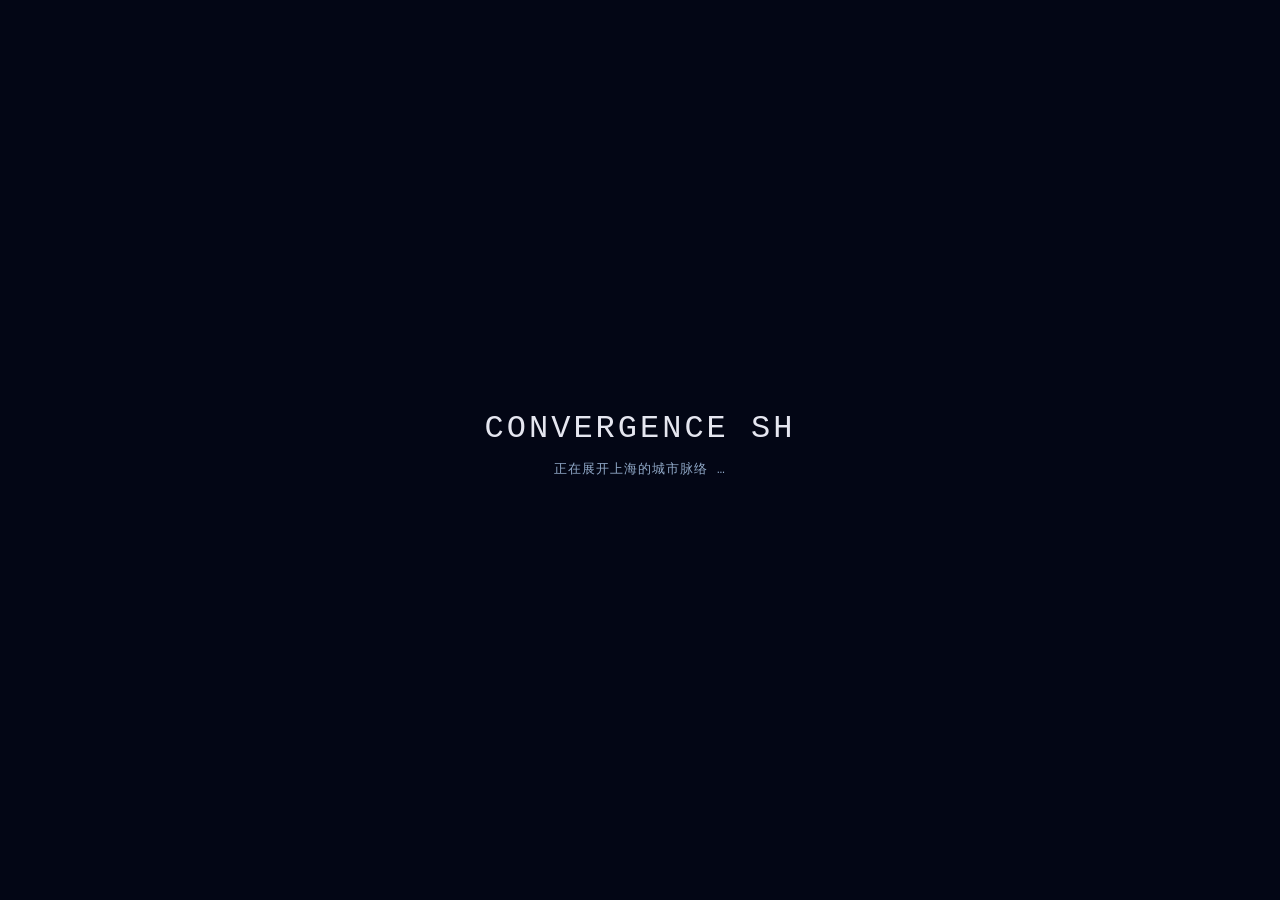
==== index.html @ 69461797 "Publish Shanghai 2050 website files" ====
<!doctype html>
<html lang="zh-CN">
<head>
  <meta charset="utf-8"><meta name="viewport" content="width=device-width,initial-scale=1">
  <meta name="theme-color" content="#030615"><title>CONVERGENCE SH · 潮 / 脉 / 讯 · 上海2050</title>
  <meta name="description" content="上海2050：潮 TIDE、脉 PULSE、讯 SIGNAL，探索自然节律、城市人文与信息传播。">
  <link rel="icon" type="image/svg+xml" href="data:image/svg+xml,%3Csvg xmlns='http://www.w3.org/2000/svg' viewBox='0 0 32 32'%3E%3Crect width='32' height='32' fill='%23030615'/%3E%3Cpath d='M4 23L11 9L16 20L23 5L28 23' fill='none' stroke='%235de6ff' stroke-width='2'/%3E%3C/svg%3E">
  <link rel="stylesheet" href="./style.css">
  <script type="importmap">{"imports":{"three":"./vendor/three.module.js"}}</script>
</head>
<body data-mode="culture">
  <main id="experience" aria-label="上海2050交互三维城市">
    <canvas id="world" tabindex="0" aria-label="三维城市：拖动旋转，滚轮缩放，方向键移动视角，数字1、2、3切换潮脉讯"></canvas>
    <div class="vignette" aria-hidden="true"></div><div class="scanlines" aria-hidden="true"></div>
    <header><div class="identity"><span class="glass wordmark">CONVERGENCE</span><span class="city-mark">SH</span><span class="edition">SHANGHAI<br><b>2050</b></span></div><button id="about-button" class="glass about">ABOUT</button></header>
    <nav class="layers" aria-label="场景切换"><div class="rail"><i id="rail-thumb"></i></div>
      <button class="glass layer" data-layer="nature" aria-pressed="false"><span>TIDE</span><small>潮</small></button>
      <button class="glass layer selected" data-layer="culture" aria-pressed="true"><span>PULSE</span><small>脉</small></button>
      <button class="glass layer" data-layer="cloud" aria-pressed="false"><span>SIGNAL</span><small>讯</small></button>
    </nav>
    <div id="landmarks" aria-label="上海地标"></div>
    <aside id="data-panel" class="data-panel"><section><h2 class="glass" id="stat-heading">DEMOGRAPHICS DATA</h2><p id="stat-copy">SHANGHAI 2050<br>文化与社区 · 艺术情景<br><strong>人与城市，在流动中连接</strong></p></section><section class="headlines"><h2 class="glass"><span id="news-date">2050</span> / <span id="news-title">FUTURE SIGNALS</span></h2><div class="word-window"><div id="words"></div></div></section></aside>
    <div class="status"><span class="status-line"></span><span id="scenario-status">2050 情景 · 模拟</span><span class="sep">/</span><time id="clock">18:00:00</time></div>
    <section class="chart-area" aria-label="城市情景数据"><div class="chart" id="chart-a"><div class="chart-title"><button id="metric-a" aria-label="切换左侧数据类型">SOCIAL</button><span id="summary-a">活动强度 · 模拟</span></div><canvas id="bars-a" aria-label="一天中的模拟活动强度"></canvas><div class="ticks"><span>00</span><span>12</span><span>24</span></div></div><div class="chart" id="chart-b"><div class="chart-title"><button id="metric-b" aria-label="切换右侧数据类型">METRO</button><span id="summary-b">出行节奏 · 模拟</span></div><canvas id="bars-b" aria-label="一天中的模拟出行强度"></canvas><div class="ticks"><span>00</span><span>12</span><span>24</span></div></div></section>
    <footer><div class="instructions">拖动旋转 <span>·</span> <span id="zoom-hint">滚轮缩放 / 切换场景</span> <span>·</span> 1 / 2 / 3 切换</div><div class="transport"><button id="play" aria-label="暂停时间" title="暂停时间">Ⅱ</button><input id="timeline" type="range" min="0" max="1439" step="1" value="1080" aria-label="2050情景的一天，分钟"><button id="reset" title="重置视角">RESET</button><button id="sound" aria-pressed="false" title="开启生成环境声">SOUND OFF</button><button id="fullscreen" title="全屏">⛶</button></div></footer>
    <div id="loading" role="status"><span>CONVERGENCE SH</span><p>正在展开上海的城市脉络<span class="loading-dots"> …</span></p></div>
    <div id="error" hidden role="alert"><h2>三维画面暂时无法打开</h2><p>请使用支持 WebGL 的浏览器，或开启浏览器图形加速后重试。</p><button onclick="location.reload()">重新加载</button></div>
  </main>
  <dialog id="about-dialog"><button class="dialog-close" aria-label="关闭说明">CLOSE ×</button><p class="eyebrow">CONVERGENCE SH / SHANGHAI 2050</p><h1>上海，在流动中显影。</h1><p>一座城市同时活在三种节奏里：环境的涨落，人的往返，信息的传播。作品以2050为艺术愿景，让上海的自然、人文与数字生活在同一个空间中相遇。</p><div class="about-grid"><div><h2>三层画面</h2><p><b>潮 TIDE</b>　起伏线场描绘自然水汽系统，轮廓线表达相对水位，亮蓝区域表达水域与湿润程度。<br><b>脉 PULSE</b>　建筑、街区和蓝橙光点承载上海的文化、社区与活动，黄浦江光带穿过两岸。<br><b>讯 SIGNAL</b>　城市逐渐解体为抽象粒子与连接线，表现信息的汇聚、关联和传播。</p></div><div><h2>探索方式</h2><p>拖动旋转，滚轮缩放，右键拖动平移。点击左侧按钮或按 1 / 2 / 3 切换三层。底部可暂停、选择一天中的时刻、复位、开启声音及全屏。</p><p>图表标题可切换数据主题。点击“脉”层的地标查看说明。触屏支持单指旋转及双指缩放。</p></div></div><section class="interaction-setting" aria-labelledby="interaction-heading"><h2 id="interaction-heading">交互设置</h2><label><input id="zoom-layers" type="checkbox" checked aria-describedby="zoom-description"><span>滚轮缩放联动场景</span></label><p id="zoom-description">拉远 潮 TIDE → 中间 脉 PULSE → 拉近 讯 SIGNAL。<br>关闭后只缩放当前层；按钮与数字键始终可切换。</p></section><p class="credit">道路、水系与部分建筑轮廓来自 OpenStreetMap。地标及补充建筑为艺术化近似。环境、人文与信息强度采用合成情景，尚未接入实时 API 或经验证的2050预测模型。数据来源及视觉映射见下方说明。</p><p class="credit">视觉与交互研究参考 <a href="https://convergencela.com/" target="_blank" rel="noopener">ConvergenceLA</a>，原作由 Susan Narduli / Narduli Studio 与 Refik Anadol 创作。本作品为上海主题的独立实现。</p><p class="credit"><a href="./data-notes.html" target="_blank" rel="noopener">数据与艺术映射 ↗</a>　/　<a href="https://www.openstreetmap.org/copyright" target="_blank" rel="noopener">© OpenStreetMap contributors · ODbL</a></p></dialog>
  <dialog id="place-dialog"><button class="dialog-close" aria-label="关闭地标">CLOSE ×</button><p class="eyebrow" id="place-coord"></p><h1 id="place-name"></h1><p id="place-description"></p><p class="credit">现有地标 · 形体艺术化表达</p></dialog>
  <script type="module" src="./app.js"></script>
</body></html>
---- style.css ----
@font-face{font-family:Interface;src:local('Bahnschrift');font-display:swap}*{box-sizing:border-box}html,body{margin:0;width:100%;height:100%;overflow:hidden;background:#030615;color:#e5e6f0;font-family:Consolas,'Courier New','Microsoft YaHei',monospace;font-size:16px}button,a,input{-webkit-tap-highlight-color:transparent}button{font:inherit;color:inherit;cursor:pointer;border:0;background:none}button:focus-visible,a:focus-visible,input:focus-visible{outline:1px solid #a4e8ff;outline-offset:7px}button:hover{color:#fff;text-shadow:0 0 10px #8de4ff}#experience{position:relative;height:100dvh;min-height:380px;isolation:isolate}#world{position:absolute;inset:0;width:100%;height:100%;touch-action:none;outline:none}.vignette,.scanlines{pointer-events:none;position:absolute;inset:0}.vignette{background:radial-gradient(ellipse at 53% 54%,transparent 22%,#02041335 72%,#020412c0);z-index:2}.scanlines{background:repeating-linear-gradient(0deg,transparent 0px,transparent 2px,#05081a48 3px);opacity:.44;z-index:5}header{position:absolute;z-index:6;top:25px;left:27px;right:27px;display:flex;justify-content:space-between;align-items:flex-start;pointer-events:none}.identity{display:flex;gap:16px;align-items:center;pointer-events:auto}.wordmark{font-family:Interface,'Arial Narrow',sans-serif;font-stretch:condensed;font-size:clamp(24px,2.65vw,49px);font-weight:300;letter-spacing:-1.1px;line-height:1.18;padding:7px 10px 9px!important}.city-mark{font-family:Interface,'Arial Narrow',sans-serif;font-size:clamp(44px,4.4vw,79px);font-weight:300;line-height:1}.edition{font-size:12px;line-height:1.7;letter-spacing:2px;color:#899ab9;border-left:1px solid #899ab944;padding-left:15px}.edition b{font-weight:400;color:#c8d9ed;letter-spacing:5px}.glass{position:relative;background:linear-gradient(90deg,#777c963a 0,#50567113 55%,#55597528 92%,#acafba0b 92%,#7e829c36 96%,#3239502b 96%);border-bottom:1px solid #bbc6e75c;text-align:center;padding:7px 18px;font-weight:400;box-shadow:inset 23px 0 #9097ac0b}.glass:before,.glass:after{content:'';position:absolute;width:2px;height:2px;background:#e0ebff;bottom:-1px}.glass:before{left:0}.glass:after{right:0}.about{width:174px;font-size:20px;pointer-events:auto;line-height:1.2}.about:before{top:0}.layers{position:absolute;left:4.3%;top:23%;bottom:17%;width:190px;z-index:6;display:flex;flex-direction:column;justify-content:space-between}.layer{font-size:17px;min-height:36px;display:flex;align-items:center;justify-content:center;gap:12px;text-align:center;padding:7px 12px;transition:background .35s}.layer:before{top:0;left:0}.layer span:before{content:'';position:absolute;left:13px;top:0;width:25px;height:3px;background:#e3eeff}.layer small{font-family:'Microsoft YaHei',sans-serif;font-size:12px;color:#cad8ee;opacity:0;max-width:0;overflow:hidden;white-space:nowrap;transition:all .4s}.layer:hover small,.layer.selected small{opacity:.72;max-width:55px}.layer.selected{background-color:#c1d9ff16}.rail{position:absolute;left:-30px;top:0;bottom:-45px;width:2px;background:linear-gradient(0deg,#d9e5ff55,#819abb0a,#d9e5ff44)}.rail:before,.rail:after{content:'';position:absolute;left:0;width:2px;height:5px;background:white}.rail:after{bottom:0}#rail-thumb{position:absolute;width:3px;height:52px;background:#f5f8ff;left:-1px;top:45%;box-shadow:0 0 9px #aac9ff4d;transition:top 1.4s}.data-panel{position:absolute;z-index:4;right:2.5%;width:270px;top:23%;text-align:center;transition:opacity .7s,transform .7s;pointer-events:none}.data-panel h2{margin:0;font-size:16px;line-height:1.45}.data-panel h2:before{width:27px;height:3px;top:0;left:14px}.data-panel p{font-size:13px;line-height:2.2;margin:27px 3px 0;color:#cdd1e0;text-shadow:0 0 8px #738aaa}.data-panel strong{font-weight:400;color:#f2f5ff}.headlines{margin-top:62px}.word-window{height:172px;margin-top:32px;overflow:hidden;mask-image:linear-gradient(transparent,#000 18%,#000 60%,transparent)}#words{font-size:16px;line-height:2.15;color:#dadced;letter-spacing:.5px;transform:translateY(0)}#words div{height:34px}.status{position:absolute;left:29px;bottom:24px;display:flex;align-items:center;gap:9px;font-size:12px;color:#a0b2cc;z-index:6}.status-line{width:19px;height:1px;background:#afdcff}.sep{opacity:.35}.chart-area{position:absolute;z-index:4;left:21%;right:23%;bottom:53px;display:grid;grid-template-columns:1fr 1fr;gap:48px;pointer-events:auto}.chart{position:relative;min-width:0}.chart:before{content:'';position:absolute;top:20px;left:-18px;width:19px;height:1px;background:#dce9ff;box-shadow:0 19px #dce9ff80,0 38px #dce9ff50}.chart-title{display:flex;align-items:center;gap:10px;height:26px;background:linear-gradient(90deg,#96a6c628,transparent);border-left:1px solid #d1def97a;white-space:nowrap}.chart-title button{font-size:16px;padding:0 10px}.chart-title button:before{content:'';position:absolute;top:-2px;left:0;width:3px;height:3px;background:#fff}.chart-title span{font-size:12px;color:#b1bdd1;overflow:hidden;text-overflow:ellipsis}.chart canvas{width:100%;height:57px;display:block;border-left:1px solid #7c93c14a;border-bottom:1px solid #869bc273}.ticks{display:flex;justify-content:space-between;font-size:12px;color:#a3b1cf;padding-top:5px}footer{position:absolute;bottom:22px;right:28px;display:flex;gap:25px;align-items:center;z-index:6}.instructions{color:#7b8eac;font-size:12px}.instructions span{margin:0 5px;opacity:.5}.transport{display:flex;gap:14px;align-items:center}.transport button{font-size:12px;color:#b2c0d5;padding:3px}.transport #play{font-size:15px;min-width:21px}#timeline{width:87px;height:2px;accent-color:#b8d7f3;cursor:pointer}#fullscreen{font-size:21px}.landmark{position:absolute;z-index:3;padding:4px 16px;background:linear-gradient(90deg,#8290b526,#7887a419);border-bottom:1px solid #ccd8f652;color:#c7d2eb;font-size:12px;white-space:nowrap;text-shadow:0 0 10px #91bcff;pointer-events:auto;will-change:transform,opacity;transition:opacity .6s}.landmark:before{content:'';width:19px;height:2px;position:absolute;left:9px;top:0;background:#e0f0ff}.landmark:after{content:'';position:absolute;left:0;top:0;width:2px;height:2px;background:#e0f0ff}.landmark:hover{background:#687fa85c;color:white}#landmarks{position:absolute;inset:0;pointer-events:none}.landmark span{margin-left:7px;font-size:11px;color:#90a9ca}body[data-mode=nature] .data-panel{opacity:0;transform:translateX(20px)}body[data-mode=cloud] .data-panel{opacity:.8}dialog{max-width:790px;width:calc(100% - 48px);max-height:85dvh;overflow:auto;color:#dce4f7;border:1px solid #465579;background:#070d20f7;padding:52px 46px;box-shadow:0 0 150px #335da026;font-family:'Microsoft YaHei',sans-serif;font-size:15px;line-height:1.9}dialog::backdrop{background:#000612ab;backdrop-filter:blur(9px)}dialog h1{font-size:29px;font-weight:400;letter-spacing:2px;margin:20px 0}dialog h2{font-size:15px;font-weight:500;color:#b5dfff}.dialog-close{position:absolute;right:19px;top:16px;font:13px Consolas,monospace;color:#bbcbe4}.eyebrow{font:12px Consolas,monospace;letter-spacing:2px;color:#7babc5}.about-grid{display:grid;grid-template-columns:1fr 1fr;gap:34px;margin:25px 0}.about-grid p{color:#aab7cf;font-size:14px}.credit{font-size:12px!important;line-height:1.8;color:#7e91b1;margin-top:20px}a{color:#aec9e6;text-underline-offset:4px}#loading{position:absolute;inset:0;z-index:12;background:#030615;display:flex;justify-content:center;align-items:center;flex-direction:column;transition:opacity .9s;pointer-events:none}#loading span{font-size:32px;letter-spacing:3px}#loading p,#loading .loading-dots{font-size:13px;color:#91a9c8;letter-spacing:1px}#loading.loaded{opacity:0}#error{position:absolute;inset:25%;z-index:15;background:#0a142a;padding:30px}#error p{line-height:1.8;color:#abbdd2}#error button{border-bottom:1px solid #a7d9ef;padding:10px}#error[hidden]{display:none}@media(min-width:1700px){.layers{width:230px}.layer{font-size:20px}.data-panel{width:340px}.data-panel h2{font-size:20px}.data-panel p{font-size:16px}.chart-area{bottom:57px}.chart canvas{height:68px}.chart-title{height:31px}.chart-title button{font-size:20px}.chart-title span{font-size:14px}.landmark{font-size:14px}#words{font-size:19px}.headlines{margin-top:86px}}@media(max-width:1100px){.edition{display:none}.layers{width:142px;left:5%}.layer{font-size:14px}.layer small{display:none}.data-panel{width:208px}.data-panel h2{font-size:13px}.data-panel p{font-size:12px}.chart-area{left:23%;right:25%;gap:24px}.chart-title span{display:none}.instructions{display:none}.status{bottom:24px}.about{width:125px;font-size:16px}.landmark{font-size:11px;padding:4px 9px}}@media(max-width:650px){header{left:15px;right:15px;top:18px}.identity{gap:8px}.wordmark{font-size:23px;padding:6px 6px!important}.city-mark{font-size:40px}.about{width:76px;font-size:13px;padding:5px}.layers{left:19px;top:18%;bottom:35%;width:102px}.rail{left:-9px;bottom:0}.layer{font-size:12px;padding:8px 5px}.layer span:before{width:15px;left:7px;height:2px}.data-panel{width:148px;right:14px;top:18%}.data-panel h2{font-size:12px;padding:5px}.data-panel p{font-size:12px;margin-top:15px;line-height:1.9}.headlines{margin-top:28px}.word-window{margin-top:12px;height:105px}#words{font-size:12px}.chart-area{left:26px;right:21px;bottom:104px;gap:25px}.chart-title button{font-size:13px}.chart canvas{height:44px}.status{left:19px;bottom:19px;font-size:11px}footer{bottom:52px;left:20px;right:20px;justify-content:center}.transport{width:100%;justify-content:space-between}.transport #timeline{width:32%}.landmark{font-size:10px;max-width:155px;overflow:hidden}.landmark span{display:none}dialog{padding:44px 24px}.about-grid{grid-template-columns:1fr;gap:6px}dialog h1{font-size:24px}#error{inset:20% 5%;font-size:13px}}@media(prefers-reduced-motion:reduce){*{scroll-behavior:auto!important}.scanlines{opacity:.2}}

.wordmark{font-family:'Segoe UI',Arial,sans-serif;font-weight:300;font-stretch:normal;letter-spacing:-.7px}.city-mark{font-family:'Segoe UI',Arial,sans-serif;font-weight:300}.data-panel p{overflow-wrap:anywhere}.landmark{max-width:260px}

@media(max-width:650px){.headlines{display:none}.landmark{display:none}.data-panel{top:16%;width:148px}.data-panel p{font-size:12px;line-height:1.9}}

.interaction-setting{margin:22px 0;padding:18px 20px;border:1px solid #788cac40;background:#14234030}.interaction-setting h2{margin:0 0 12px;font-size:14px;font-weight:400;letter-spacing:2px}.interaction-setting label{display:flex;align-items:center;gap:12px;cursor:pointer;color:#e1eeff}.interaction-setting input{width:18px;height:18px;accent-color:#74d7ff}.interaction-setting p{margin:10px 0 0;font-size:12px;line-height:1.9;color:#a5b5d0}.instructions #zoom-hint{color:inherit;margin:0}

/* Keep the original UI. Only the three layer names are consistently bilingual. */
.layer small,.layer.selected small{display:inline!important;opacity:.8;max-width:40px;overflow:visible}.layer{gap:12px}body[data-mode=cloud] .data-panel{opacity:0;pointer-events:none}

body[data-mode=nature] .data-panel,body[data-mode=cloud] .data-panel{visibility:hidden}.data-panel{transition:opacity .7s,transform .7s,visibility .7s}.chart-title button{min-height:26px}@media(max-width:650px){.layer{min-height:40px}.layer small{font-size:12px}.transport button{min-height:28px}#timeline{min-height:12px}.status{font-size:10px}.data-panel{width:142px}}
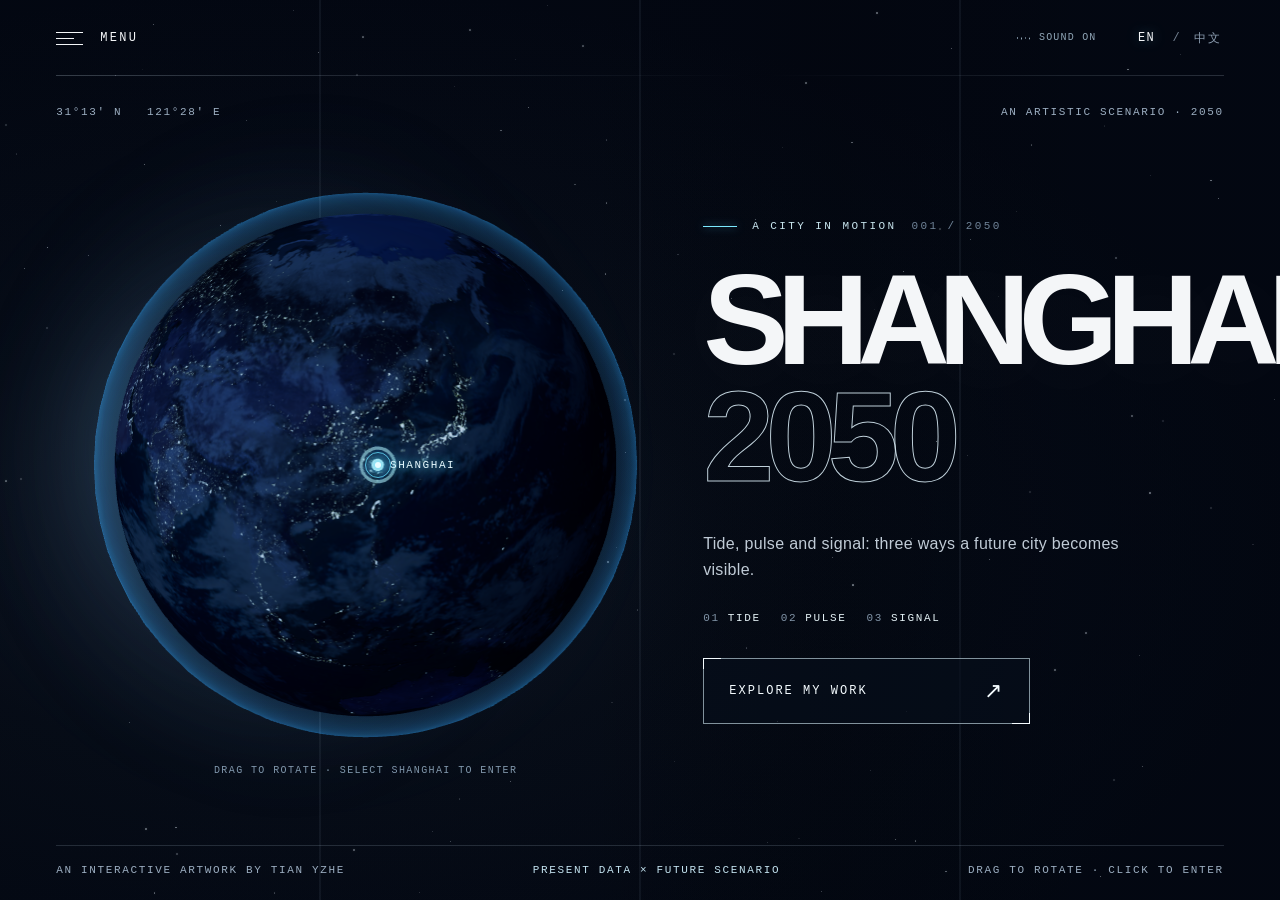
==== commit 8b30b39b: "Publish globe entry, bilingual menu and sound motion" ====
--- a/index.html
+++ b/index.html
@@ -1,33 +1,64 @@
 <!doctype html>
-<html lang="zh-CN">
+<html lang="en">
 <head>
   <meta charset="utf-8"><meta name="viewport" content="width=device-width,initial-scale=1">
-  <meta name="theme-color" content="#030615"><title>CONVERGENCE SH · 潮 / 脉 / 讯 · 上海2050</title>
-  <meta name="description" content="上海2050：潮 TIDE、脉 PULSE、讯 SIGNAL，探索自然节律、城市人文与信息传播。">
+  <meta name="theme-color" content="#030615"><meta name="artwork-id" content="shanghai-2050"><meta name="artwork-build" content="20261005-sound-motion"><title>SHANGHAI 2050 · TIDE / PULSE / SIGNAL</title>
+  <meta name="description" content="Shanghai 2050: an interactive, speculative portrait of the city's environmental rhythms, human life and digital signals.">
   <link rel="icon" type="image/svg+xml" href="data:image/svg+xml,%3Csvg xmlns='http://www.w3.org/2000/svg' viewBox='0 0 32 32'%3E%3Crect width='32' height='32' fill='%23030615'/%3E%3Cpath d='M4 23L11 9L16 20L23 5L28 23' fill='none' stroke='%235de6ff' stroke-width='2'/%3E%3C/svg%3E">
   <link rel="stylesheet" href="./style.css">
+  <link rel="stylesheet" href="./site.css">
   <script type="importmap">{"imports":{"three":"./vendor/three.module.js"}}</script>
 </head>
-<body data-mode="culture">
-  <main id="experience" aria-label="上海2050交互三维城市">
-    <canvas id="world" tabindex="0" aria-label="三维城市：拖动旋转，滚轮缩放，方向键移动视角，数字1、2、3切换潮脉讯"></canvas>
+<body data-mode="culture" data-view="landing">
+  <div class="site-shell" aria-label="Site navigation">
+    <button id="menu-button" class="site-menu-button" type="button" aria-label="Open menu" aria-haspopup="dialog" aria-controls="site-menu"><span class="menu-icon" aria-hidden="true"><i></i><i></i><i></i></span><span data-i18n="menu">MENU</span></button>
+    <div class="site-tools"><button type="button" class="site-sound-button" data-sound-toggle aria-pressed="false" aria-label="Enable sound"><span class="sound-glyph" aria-hidden="true"><i></i><i></i><i></i><i></i></span><span class="sound-label">SOUND OFF</span></button><div class="language-switch" role="group" aria-label="Language"><button type="button" data-lang="en" aria-pressed="true">EN</button><span aria-hidden="true">/</span><button type="button" data-lang="zh" aria-pressed="false">中文</button></div></div>
+  </div>
+  <section id="landing" aria-label="Shanghai 2050 introduction">
+    <div class="landing-grid" aria-hidden="true"></div><div class="landing-stars" aria-hidden="true"></div>
+    <div class="landing-topline"><span>31°13′ N &nbsp; 121°28′ E</span><span data-i18n="landingTop">AN ARTISTIC SCENARIO · 2050</span></div>
+    <div class="landing-layout">
+      <div class="globe-column"><div class="globe-frame" id="globe-frame"><canvas id="globe-canvas" aria-label="Rotatable Earth centred on Shanghai"></canvas><div class="globe-aura" aria-hidden="true"></div><button type="button" class="globe-shanghai" id="globe-marker" aria-label="Enter Shanghai 2050" data-i18n-aria="shanghaiEntry"><i aria-hidden="true"></i><span data-i18n="shanghaiMarker">SHANGHAI</span></button></div><p class="globe-caption" data-i18n="globeInstruction">DRAG THE EARTH TO EXPLORE · SHANGHAI IS OUR POINT OF DEPARTURE</p></div>
+      <div class="landing-copy"><p class="landing-kicker"><span class="kicker-line"></span><span data-i18n="landingKicker">A CITY IN MOTION</span><span>001 / 2050</span></p><h1>SHANGHAI<span>2050</span></h1><p class="landing-subtitle" data-i18n="landingSubtitle">Tide, pulse and signal: three ways a future city becomes visible.</p><div class="landing-themes" aria-label="The three layers"><span>01 <b>TIDE</b></span><span>02 <b>PULSE</b></span><span>03 <b>SIGNAL</b></span></div><button type="button" id="explore-button" class="explore-button"><span data-i18n="explore">EXPLORE MY WORK</span><span class="arrow" aria-hidden="true">↗</span></button><p id="landing-load" class="landing-load" role="status" data-i18n="preparing">PREPARING THE CITY EXPERIENCE…</p></div>
+    </div>
+    <div class="landing-bottomline"><span data-i18n="artistLine">AN INTERACTIVE ARTWORK BY TIAN YZHE</span><span data-i18n="scenarioLine">PRESENT DATA × FUTURE SCENARIO</span><span data-i18n="landingActions">DRAG TO ROTATE · CLICK TO ENTER</span></div>
+  </section>
+  <main id="experience" aria-label="Interactive three-dimensional Shanghai 2050 artwork" inert>
+    <canvas id="world" tabindex="0" aria-label="Interactive city: drag to orbit, scroll to zoom, arrow keys to move, and press 1, 2 or 3 to change layers"></canvas>
     <div class="vignette" aria-hidden="true"></div><div class="scanlines" aria-hidden="true"></div>
     <header><div class="identity"><span class="glass wordmark">CONVERGENCE</span><span class="city-mark">SH</span><span class="edition">SHANGHAI<br><b>2050</b></span></div><button id="about-button" class="glass about">ABOUT</button></header>
-    <nav class="layers" aria-label="场景切换"><div class="rail"><i id="rail-thumb"></i></div>
-      <button class="glass layer" data-layer="nature" aria-pressed="false"><span>TIDE</span><small>潮</small></button>
-      <button class="glass layer selected" data-layer="culture" aria-pressed="true"><span>PULSE</span><small>脉</small></button>
-      <button class="glass layer" data-layer="cloud" aria-pressed="false"><span>SIGNAL</span><small>讯</small></button>
+    <nav class="layers" aria-label="Switch artwork layers"><div class="rail"><i id="rail-thumb"></i></div>
+      <button class="glass layer" data-layer="nature" aria-pressed="false"><span>TIDE</span><small data-i18n="tideHan">潮</small></button>
+      <button class="glass layer selected" data-layer="culture" aria-pressed="true"><span>PULSE</span><small data-i18n="pulseHan">脉</small></button>
+      <button class="glass layer" data-layer="cloud" aria-pressed="false"><span>SIGNAL</span><small data-i18n="signalHan">讯</small></button>
     </nav>
-    <div id="landmarks" aria-label="上海地标"></div>
-    <aside id="data-panel" class="data-panel"><section><h2 class="glass" id="stat-heading">DEMOGRAPHICS DATA</h2><p id="stat-copy">SHANGHAI 2050<br>文化与社区 · 艺术情景<br><strong>人与城市，在流动中连接</strong></p></section><section class="headlines"><h2 class="glass"><span id="news-date">2050</span> / <span id="news-title">FUTURE SIGNALS</span></h2><div class="word-window"><div id="words"></div></div></section></aside>
-    <div class="status"><span class="status-line"></span><span id="scenario-status">2050 情景 · 模拟</span><span class="sep">/</span><time id="clock">18:00:00</time></div>
-    <section class="chart-area" aria-label="城市情景数据"><div class="chart" id="chart-a"><div class="chart-title"><button id="metric-a" aria-label="切换左侧数据类型">SOCIAL</button><span id="summary-a">活动强度 · 模拟</span></div><canvas id="bars-a" aria-label="一天中的模拟活动强度"></canvas><div class="ticks"><span>00</span><span>12</span><span>24</span></div></div><div class="chart" id="chart-b"><div class="chart-title"><button id="metric-b" aria-label="切换右侧数据类型">METRO</button><span id="summary-b">出行节奏 · 模拟</span></div><canvas id="bars-b" aria-label="一天中的模拟出行强度"></canvas><div class="ticks"><span>00</span><span>12</span><span>24</span></div></div></section>
-    <footer><div class="instructions">拖动旋转 <span>·</span> <span id="zoom-hint">滚轮缩放 / 切换场景</span> <span>·</span> 1 / 2 / 3 切换</div><div class="transport"><button id="play" aria-label="暂停时间" title="暂停时间">Ⅱ</button><input id="timeline" type="range" min="0" max="1439" step="1" value="1080" aria-label="2050情景的一天，分钟"><button id="reset" title="重置视角">RESET</button><button id="sound" aria-pressed="false" title="开启生成环境声">SOUND OFF</button><button id="fullscreen" title="全屏">⛶</button></div></footer>
-    <div id="loading" role="status"><span>CONVERGENCE SH</span><p>正在展开上海的城市脉络<span class="loading-dots"> …</span></p></div>
-    <div id="error" hidden role="alert"><h2>三维画面暂时无法打开</h2><p>请使用支持 WebGL 的浏览器，或开启浏览器图形加速后重试。</p><button onclick="location.reload()">重新加载</button></div>
+    <div id="landmarks" aria-label="Shanghai landmarks"></div>
+    <aside id="data-panel" class="data-panel"><section><h2 class="glass" id="stat-heading">DEMOGRAPHICS DATA</h2><p id="stat-copy">SHANGHAI 2050<br>CULTURE & COMMUNITY · SCENARIO<br><strong>PEOPLE CONNECT IN MOTION</strong></p></section><section class="headlines"><h2 class="glass"><span id="news-date">2050</span> / <span id="news-title">FUTURE SIGNALS</span></h2><div class="word-window"><div id="words"></div></div></section></aside>
+    <div class="status"><span class="status-line"></span><span id="scenario-status">2050 SCENARIO · SIMULATED</span><span class="sep">/</span><time id="clock">18:00:00</time></div>
+    <section class="chart-area" aria-label="Scenario data"><div class="chart" id="chart-a"><div class="chart-title"><button id="metric-a" aria-label="Change left chart topic">SOCIAL</button><span id="summary-a">ACTIVITY · SIMULATED</span></div><canvas id="bars-a" aria-label="Simulated activity throughout the day"></canvas><div class="ticks"><span>00</span><span>12</span><span>24</span></div></div><div class="chart" id="chart-b"><div class="chart-title"><button id="metric-b" aria-label="Change right chart topic">METRO</button><span id="summary-b">MOBILITY · SIMULATED</span></div><canvas id="bars-b" aria-label="Simulated movement throughout the day"></canvas><div class="ticks"><span>00</span><span>12</span><span>24</span></div></div></section>
+    <footer><div class="instructions"><span data-i18n="dragRotate">DRAG TO ORBIT</span> <span>·</span> <span id="zoom-hint">SCROLL TO ZOOM / CHANGE LAYERS</span> <span>·</span> <span data-i18n="switch123">PRESS 1 / 2 / 3</span></div><div class="transport"><button id="play" aria-label="Pause time" title="Pause time">Ⅱ</button><input id="timeline" type="range" min="0" max="1439" step="1" value="1080" aria-label="A day in the 2050 scenario, in minutes"><button id="reset" title="Reset camera">RESET</button><button id="sound" aria-pressed="false" title="Turn on generative ambience">SOUND OFF</button><button id="fullscreen" title="Full screen">⛶</button></div></footer>
+    <div id="loading" role="status"><span>CONVERGENCE SH</span><p>REVEALING SHANGHAI'S URBAN FIELD<span class="loading-dots"> …</span></p></div>
+    <div id="error" hidden role="alert"><h2>THE 3D EXPERIENCE IS UNAVAILABLE</h2><p>Try a browser with WebGL enabled or turn on hardware acceleration.</p><button onclick="location.reload()">RELOAD</button></div>
   </main>
+  <dialog id="site-menu" aria-label="Site menu">
+    <div class="menu-stars" aria-hidden="true"></div><div class="site-menu-top"><span class="menu-overline" data-i18n="menuOverline">SHANGHAI 2050 / INDEX</span><div class="menu-top-actions"><button type="button" class="site-sound-button" data-sound-toggle aria-pressed="false" aria-label="Enable sound"><span class="sound-glyph" aria-hidden="true"><i></i><i></i><i></i><i></i></span><span class="sound-label">SOUND OFF</span></button><div class="language-switch" role="group" aria-label="Language"><button type="button" data-lang="en" aria-pressed="true">EN</button><span aria-hidden="true">/</span><button type="button" data-lang="zh" aria-pressed="false">中文</button></div><button type="button" id="menu-close" class="menu-close" aria-label="Close menu"><span data-i18n="close">CLOSE</span> <span aria-hidden="true">×</span></button></div></div>
+    <div class="site-menu-layout"><nav class="site-menu-nav" aria-label="Sections">
+      <button type="button" data-menu="home"><span>01</span><b data-i18n="home">HOME</b></button>
+      <button type="button" data-menu="artwork"><span>02</span><b data-i18n="artwork">ARTWORK</b></button>
+      <button type="button" data-menu="about" aria-current="page"><span>03</span><b data-i18n="aboutProject">ABOUT THE PROJECT</b></button>
+      <button type="button" data-menu="plans"><span>04</span><b data-i18n="futurePlans">FUTURE PLANS</b></button>
+      <button type="button" data-menu="contact"><span>05</span><b data-i18n="contact">CONTACT</b></button>
+    </nav><div class="site-menu-content">
+      <section class="menu-panel active" data-panel="about"><p class="menu-eyebrow" data-i18n="aboutEyebrow">AN ARTISTIC PORTRAIT OF SHANGHAI</p><h2 data-i18n="aboutHeadline">THE CITY IS<br>NEVER STILL.</h2><p class="menu-lede" data-i18n="aboutLede">Shanghai 2050 imagines the city as a living field shaped by water and air, by people in motion, and by the signals they leave behind.</p><div class="story-steps"><article><span>01 / TIDE</span><h3 data-i18n="tideTitle">The environmental rhythm</h3><p data-i18n="tideBody">Contours, humidity and currents reveal the forces beneath the visible city.</p></article><article><span>02 / PULSE</span><h3 data-i18n="pulseTitle">The human rhythm</h3><p data-i18n="pulseBody">Neighbourhoods, mobility and culture form an uneven, luminous heartbeat.</p></article><article><span>03 / SIGNAL</span><h3 data-i18n="signalTitle">The networked rhythm</h3><p data-i18n="signalBody">Points and links make the city's invisible exchanges briefly perceptible.</p></article></div><p class="menu-note" data-i18n="aboutNote">The 2050 sequence is an artistic scenario. It does not claim to predict the future or display live data.</p></section>
+      <section class="menu-panel" data-panel="plans"><p class="menu-eyebrow" data-i18n="plansEyebrow">OFFICIAL DOCUMENTS / SHANGHAI</p><h2 data-i18n="plansHeadline">THE CITY'S<br>LONG VIEW.</h2><p class="menu-lede" data-i18n="plansLede">Explore the planning context behind the digital, ecological and economic ambitions of Shanghai. Four documents are available in their original Chinese.</p><div class="plan-list"><a class="plan-card" href="./documents/index.html?id=digital&amp;lang=en" target="_blank" rel="noopener noreferrer"><span>01 / 2026–2030</span><strong data-i18n="planDigitalTitle">DIGITAL SHANGHAI · 15TH FIVE-YEAR PLAN</strong><p data-i18n="planDigitalBody">Public data, intelligent infrastructure, inclusive services and digital governance.</p><i aria-hidden="true">↗</i></a><a class="plan-card" href="./documents/index.html?id=beautiful&amp;lang=en" target="_blank" rel="noopener noreferrer"><span>02 / 2026–2030</span><strong data-i18n="planBeautifulTitle">BEAUTIFUL SHANGHAI · 15TH FIVE-YEAR PLAN</strong><p data-i18n="planBeautifulBody">Cleaner air and water, lower emissions, greener spaces and ecological protection.</p><i aria-hidden="true">↗</i></a><a class="plan-card" href="./documents/index.html?id=industries&amp;lang=en" target="_blank" rel="noopener noreferrer"><span>03 / 2026–2030</span><strong data-i18n="planIndustriesTitle">STRATEGIC EMERGING INDUSTRIES · 15TH FIVE-YEAR PLAN</strong><p data-i18n="planIndustriesBody">Emerging industries, technological innovation and the future economic landscape.</p><i aria-hidden="true">↗</i></a><a class="plan-card" href="./documents/index.html?id=master&amp;lang=en" target="_blank" rel="noopener noreferrer"><span>04 / 2017–2035</span><strong data-i18n="planMasterTitle">STATE COUNCIL APPROVAL · MASTER PLAN</strong><p data-i18n="planMasterBody">Direction for urban form, ecological boundaries, heritage, public services and resilience.</p><i aria-hidden="true">↗</i></a></div><p class="menu-note" data-i18n="plansNote">Official planning context is distinct from the artwork's speculative 2050 interpretation.</p></section>
+      <section class="menu-panel" data-panel="contact"><p class="menu-eyebrow" data-i18n="contactEyebrow">THE ARTIST / SHANGHAI 2050</p><h2 data-i18n="contactHeadline">LET'S STAY<br>IN TOUCH.</h2><p class="menu-lede" data-i18n="contactLede">Questions, dialogue and collaboration are welcome.</p><div class="contact-links"><span data-i18n="contactEmail">EMAIL</span><a href="mailto:1261802303@qq.com">1261802303@qq.com ↗</a></div><div class="artist-signature"><strong>ᴛɪᴀɴ ʏᴢʜᴇ</strong><span data-i18n="artistDetail">CHINA · BORN 2006</span></div><p class="menu-note" data-i18n="contactNote">This link opens your email application; this site does not collect messages.</p></section>
+    </div></div><div class="menu-footer"><span>31°13′ N / 121°28′ E</span><span data-i18n="menuFooter">TIDE / PULSE / SIGNAL</span></div>
+  </dialog>
   <dialog id="about-dialog"><button class="dialog-close" aria-label="关闭说明">CLOSE ×</button><p class="eyebrow">CONVERGENCE SH / SHANGHAI 2050</p><h1>上海，在流动中显影。</h1><p>一座城市同时活在三种节奏里：环境的涨落，人的往返，信息的传播。作品以2050为艺术愿景，让上海的自然、人文与数字生活在同一个空间中相遇。</p><div class="about-grid"><div><h2>三层画面</h2><p><b>潮 TIDE</b>　起伏线场描绘自然水汽系统，轮廓线表达相对水位，亮蓝区域表达水域与湿润程度。<br><b>脉 PULSE</b>　建筑、街区和蓝橙光点承载上海的文化、社区与活动，黄浦江光带穿过两岸。<br><b>讯 SIGNAL</b>　城市逐渐解体为抽象粒子与连接线，表现信息的汇聚、关联和传播。</p></div><div><h2>探索方式</h2><p>拖动旋转，滚轮缩放，右键拖动平移。点击左侧按钮或按 1 / 2 / 3 切换三层。底部可暂停、选择一天中的时刻、复位、开启声音及全屏。</p><p>图表标题可切换数据主题。点击“脉”层的地标查看说明。触屏支持单指旋转及双指缩放。</p></div></div><section class="interaction-setting" aria-labelledby="interaction-heading"><h2 id="interaction-heading">交互设置</h2><label><input id="zoom-layers" type="checkbox" checked aria-describedby="zoom-description"><span>滚轮缩放联动场景</span></label><p id="zoom-description">拉远 潮 TIDE → 中间 脉 PULSE → 拉近 讯 SIGNAL。<br>关闭后只缩放当前层；按钮与数字键始终可切换。</p></section><p class="credit">道路、水系与部分建筑轮廓来自 OpenStreetMap。地标及补充建筑为艺术化近似。环境、人文与信息强度采用合成情景，尚未接入实时 API 或经验证的2050预测模型。数据来源及视觉映射见下方说明。</p><p class="credit">视觉与交互研究参考 <a href="https://convergencela.com/" target="_blank" rel="noopener">ConvergenceLA</a>，原作由 Susan Narduli / Narduli Studio 与 Refik Anadol 创作。本作品为上海主题的独立实现。</p><p class="credit"><a href="./data-notes.html" target="_blank" rel="noopener">数据与艺术映射 ↗</a>　/　<a href="https://www.openstreetmap.org/copyright" target="_blank" rel="noopener">© OpenStreetMap contributors · ODbL</a></p></dialog>
   <dialog id="place-dialog"><button class="dialog-close" aria-label="关闭地标">CLOSE ×</button><p class="eyebrow" id="place-coord"></p><h1 id="place-name"></h1><p id="place-description"></p><p class="credit">现有地标 · 形体艺术化表达</p></dialog>
+  <script type="module" src="./sound.js"></script>
   <script type="module" src="./app.js"></script>
+  <script type="module" src="./globe.js"></script>
+  <script type="module" src="./site.js"></script>
 </body></html>
 
--- a/site.css
+++ b/site.css
@@ -0,0 +1,719 @@
+/* Shanghai 2050 — a quiet observatory before the luminous city. */
+:root {
+  --site-ink: #030712;
+  --site-white: #f4f6f8;
+  --site-muted: #9aa9b8;
+  --site-cyan: #7ce9ff;
+  --site-line: rgba(166, 195, 220, .16);
+  --site-display: 'Arial Narrow', 'Bahnschrift Condensed', 'Segoe UI', sans-serif;
+  --site-mono: Consolas, 'Courier New', 'Microsoft YaHei', monospace;
+}
+
+html { color-scheme: dark; }
+body { background: var(--site-ink); }
+
+.site-shell {
+  position: fixed;
+  z-index: 45;
+  top: 0;
+  left: 0;
+  right: 0;
+  height: 76px;
+  padding: 0 clamp(24px, 4.4vw, 82px);
+  display: flex;
+  align-items: center;
+  justify-content: space-between;
+  pointer-events: none;
+  color: var(--site-white);
+  font-family: var(--site-mono);
+  font-size: 12px;
+  letter-spacing: .16em;
+}
+
+.site-shell::after {
+  content: '';
+  position: absolute;
+  left: clamp(24px, 4.4vw, 82px);
+  right: clamp(24px, 4.4vw, 82px);
+  bottom: 0;
+  height: 1px;
+  background: linear-gradient(90deg, rgba(210, 229, 244, .24), transparent 60%, rgba(210, 229, 244, .18));
+  pointer-events: none;
+}
+
+.site-menu-button,
+.language-switch { pointer-events: auto; }
+
+.site-menu-button {
+  display: inline-flex;
+  align-items: center;
+  gap: 16px;
+  min-height: 44px;
+  padding: 0;
+  font-size: 12px;
+  letter-spacing: .19em;
+  transition: color .2s ease;
+}
+
+.menu-icon {
+  width: 28px;
+  height: 25px;
+  display: flex;
+  flex-direction: column;
+  justify-content: center;
+  gap: 5px;
+}
+
+.menu-icon i {
+  display: block;
+  height: 1px;
+  width: 27px;
+  background: currentColor;
+  transform-origin: left center;
+  transition: width .25s ease, transform .25s ease;
+}
+
+.menu-icon i:nth-child(2) { width: 18px; }
+.site-menu-button:hover .menu-icon i:nth-child(2),
+.site-menu-button:focus-visible .menu-icon i:nth-child(2) { width: 27px; }
+
+.language-switch {
+  display: flex;
+  gap: 10px;
+  align-items: center;
+  color: #758394;
+}
+
+.language-switch button {
+  min-height: 44px;
+  min-width: 32px;
+  padding: 0 2px;
+  font-size: 12px;
+  letter-spacing: .12em;
+  color: #8b9caf;
+  transition: color .2s ease;
+}
+
+.language-switch button[aria-pressed="true"] {
+  color: var(--site-white);
+  text-shadow: 0 0 13px rgba(124, 233, 255, .4);
+}
+
+#landing {
+  position: fixed;
+  z-index: 20;
+  inset: 0;
+  min-height: 540px;
+  overflow: hidden;
+  isolation: isolate;
+  color: var(--site-white);
+  background: radial-gradient(ellipse at 23% 60%, #101928 0, #070d18 30%, #030712 72%);
+  transition: opacity .85s ease, transform 1.55s cubic-bezier(.2, .78, .12, 1), filter 1.2s ease;
+}
+
+#landing::after {
+  content: '';
+  position: absolute;
+  z-index: -1;
+  inset: 0;
+  background: radial-gradient(circle at 31% 52%, transparent 12%, rgba(2, 7, 16, .38) 72%),
+              linear-gradient(90deg, transparent 46%, rgba(2, 5, 12, .38) 65%, transparent 85%);
+  pointer-events: none;
+}
+
+.landing-grid,
+.landing-stars { position: absolute; inset: 0; pointer-events: none; }
+
+.landing-grid {
+  opacity: .9;
+  background: linear-gradient(90deg, transparent calc(25% - 1px), var(--site-line) 25%, transparent calc(25% + 1px)),
+              linear-gradient(90deg, transparent calc(50% - 1px), var(--site-line) 50%, transparent calc(50% + 1px)),
+              linear-gradient(90deg, transparent calc(75% - 1px), var(--site-line) 75%, transparent calc(75% + 1px));
+}
+
+.landing-stars {
+  opacity: .64;
+  background-image: radial-gradient(circle, #d9f3ff 0 1px, transparent 1.6px),
+                    radial-gradient(circle, #a5c6df 0 .75px, transparent 1.4px),
+                    radial-gradient(circle, #f4f9ff 0 .7px, transparent 1.4px);
+  background-size: 157px 139px, 229px 211px, 349px 287px;
+  background-position: 22px 13px, 100px 55px, 48px 166px;
+  mask-image: linear-gradient(90deg, #000, rgba(0,0,0,.54) 65%, rgba(0,0,0,.3));
+}
+
+.landing-topline,
+.landing-bottomline {
+  position: absolute;
+  z-index: 2;
+  left: clamp(24px, 4.4vw, 82px);
+  right: clamp(24px, 4.4vw, 82px);
+  display: flex;
+  justify-content: space-between;
+  gap: 18px;
+  color: #9caec1;
+  font: 11px/1.5 var(--site-mono);
+  letter-spacing: .15em;
+}
+
+.landing-topline { top: 104px; }
+.landing-bottomline {
+  bottom: 22px;
+  padding-top: 16px;
+  border-top: 1px solid rgba(199, 220, 238, .16);
+}
+
+.landing-bottomline span:nth-child(2) { color: #c3e2ef; }
+
+.landing-layout {
+  position: relative;
+  z-index: 1;
+  width: 100%;
+  height: 100%;
+  padding: 116px clamp(24px, 4.4vw, 82px) 74px;
+  display: grid;
+  grid-template-columns: minmax(0, 53%) minmax(0, 47%);
+  align-items: center;
+}
+
+.globe-column {
+  min-width: 0;
+  min-height: 0;
+  align-self: stretch;
+  display: flex;
+  flex-direction: column;
+  justify-content: center;
+  align-items: center;
+  position: relative;
+}
+
+.globe-frame {
+  position: relative;
+  width: min(47vw, 72vh, 810px);
+  height: min(47vw, 72vh, 810px);
+  max-width: 100%;
+  flex: 0 0 auto;
+  touch-action: none;
+  cursor: grab;
+  filter: drop-shadow(-60px 0 60px rgba(159, 212, 255, .055));
+}
+
+.globe-frame:active { cursor: grabbing; }
+
+#globe-canvas {
+  position: absolute;
+  z-index: 2;
+  inset: 0;
+  width: 100%;
+  height: 100%;
+  display: block;
+  outline: none;
+}
+
+.globe-aura {
+  position: absolute;
+  z-index: 0;
+  inset: 5%;
+  border-radius: 50%;
+  background: radial-gradient(circle at 27% 47%, rgba(133, 197, 245, .34), rgba(66, 118, 169, .08) 26%, transparent 62%);
+  filter: blur(38px);
+  transform: scale(1.18);
+  pointer-events: none;
+}
+
+.globe-shanghai {
+  position: absolute;
+  z-index: 4;
+  display: flex;
+  align-items: center;
+  gap: 9px;
+  font: 11px/1 var(--site-mono);
+  letter-spacing: .14em;
+  color: #e9fbff;
+  text-shadow: 0 0 10px #55dfff;
+  white-space: nowrap;
+  pointer-events: auto;
+  transform: translate(-22px, -50%);
+  min-height: 44px;
+  padding: 0 14px 0 19px;
+  border-radius: 22px;
+  cursor: pointer;
+  text-align: left;
+}
+
+.globe-shanghai:hover { color: #fff; background: rgba(19, 69, 88, .16); }
+.globe-shanghai:hover i { box-shadow: 0 0 9px 3px #aff8ff, 0 0 30px 11px #49dfff66; }
+.globe-shanghai:focus-visible { outline: 1px solid #89eaff; outline-offset: 5px; }
+.globe-shanghai:disabled { cursor: default; }
+
+.globe-shanghai i {
+  position: relative;
+  display: block;
+  width: 6px;
+  height: 6px;
+  border-radius: 50%;
+  background: #e9fcff;
+  box-shadow: 0 0 8px 2px #53dfff, 0 0 24px 8px rgba(67, 211, 255, .48);
+}
+
+.globe-shanghai i::after {
+  content: '';
+  position: absolute;
+  inset: -10px;
+  border: 1px solid rgba(103, 225, 255, .78);
+  border-radius: 50%;
+  animation: shanghai-ping 2.7s ease-out infinite;
+}
+
+.globe-caption {
+  margin: -3px 0 0;
+  max-width: 100%;
+  color: #8298ac;
+  text-align: center;
+  font: 10px/1.5 var(--site-mono);
+  letter-spacing: .14em;
+}
+
+.landing-copy {
+  align-self: center;
+  justify-self: stretch;
+  position: relative;
+  padding-left: clamp(4px, 2.2vw, 44px);
+  min-width: 0;
+}
+
+.landing-kicker {
+  display: flex;
+  align-items: center;
+  gap: 15px;
+  margin: 0 0 clamp(22px, 4vh, 52px);
+  color: #c8e5ee;
+  font: 11px/1.5 var(--site-mono);
+  letter-spacing: .22em;
+  white-space: nowrap;
+}
+
+.landing-kicker span:last-child { color: #708498; }
+.kicker-line { display: inline-block; height: 1px; width: 34px; background: var(--site-cyan); box-shadow: 0 0 9px rgba(94, 215, 255, .7); }
+
+.landing-copy h1 {
+  margin: 0;
+  font-family: var(--site-display);
+  font-stretch: condensed;
+  font-size: clamp(78px, 10vw, 190px);
+  font-weight: 650;
+  letter-spacing: -.092em;
+  line-height: .76;
+  text-transform: uppercase;
+  text-shadow: 0 10px 80px rgba(255, 255, 255, .055);
+}
+
+.landing-copy h1 span {
+  display: block;
+  margin-top: .16em;
+  color: transparent;
+  -webkit-text-stroke: 1px rgba(226, 245, 255, .84);
+  text-shadow: none;
+  letter-spacing: -.07em;
+}
+
+.landing-subtitle {
+  max-width: 470px;
+  margin: clamp(25px, 5vh, 58px) 0 28px;
+  color: #c0cbd6;
+  font: 16px/1.65 'Segoe UI', 'Microsoft YaHei', sans-serif;
+  font-weight: 300;
+  letter-spacing: .02em;
+}
+
+.landing-themes {
+  display: flex;
+  gap: 20px;
+  flex-wrap: wrap;
+  margin: 0 0 32px;
+  color: #8194a7;
+  font: 11px/1.3 var(--site-mono);
+  letter-spacing: .15em;
+}
+
+.landing-themes span { display: flex; gap: 8px; align-items: baseline; }
+.landing-themes b { color: #e4f1f5; font-weight: 400; }
+
+.explore-button {
+  min-width: min(100%, 327px);
+  min-height: 66px;
+  padding: 0 25px;
+  display: inline-flex;
+  align-items: center;
+  justify-content: space-between;
+  gap: 28px;
+  border: 1px solid rgba(206, 229, 239, .62);
+  background: rgba(7, 16, 28, .62);
+  color: #f5fcff;
+  text-align: left;
+  font: 12px/1 var(--site-mono);
+  letter-spacing: .17em;
+  transition: background .25s ease, border-color .25s ease, box-shadow .25s ease, transform .25s ease;
+}
+
+.explore-button::before,
+.explore-button::after {
+  content: '';
+  position: absolute;
+  width: 7px;
+  height: 7px;
+  border-color: var(--site-cyan);
+  pointer-events: none;
+}
+
+.explore-button::before { border-top: 1px solid; border-left: 1px solid; transform: translate(-26px, -33px); }
+.explore-button::after { border-right: 1px solid; border-bottom: 1px solid; transform: translate(26px, 33px); }
+.explore-button .arrow { font-size: 22px; font-family: 'Segoe UI Symbol', sans-serif; font-weight: 200; }
+.explore-button:hover,
+.explore-button:focus-visible { transform: translateY(-2px); border-color: var(--site-cyan); background: rgba(18, 48, 65, .8); box-shadow: 0 0 26px rgba(54, 206, 255, .14); }
+.explore-button:disabled { opacity: .48; cursor: progress; transform: none; }
+
+.landing-load {
+  margin: 14px 0 0;
+  min-height: 17px;
+  color: #859aaa;
+  font: 10px/1.5 var(--site-mono);
+  letter-spacing: .12em;
+}
+
+body[data-view="entering"] #landing { animation: depart-earth 1.3s ease-in both; pointer-events: none; }
+@keyframes depart-earth {
+  0%, 30% { opacity: 1; filter: blur(0); }
+  100% { opacity: 0; filter: blur(8px); }
+}
+body[data-view="artwork"] #landing,
+body[data-view="art"] #landing { display: none; }
+
+/* Keep the existing artwork prominent beneath the site's navigation band. */
+body[data-view="landing"] #experience,
+body[data-view="entering"] #experience { pointer-events: none; }
+body[data-view="artwork"] #experience,
+body[data-view="art"] #experience { pointer-events: auto; }
+
+body[data-view="artwork"] #experience > header,
+body[data-view="art"] #experience > header { top: 91px; }
+
+body[data-view="artwork"] .site-shell,
+body[data-view="art"] .site-shell {
+  background: linear-gradient(180deg, rgba(2, 5, 16, .77), rgba(2, 5, 16, .13));
+}
+
+/* Full-screen editorial index. The dialog's own scroll remains available on short screens. */
+#site-menu {
+  position: fixed;
+  inset: 0;
+  width: 100vw;
+  max-width: none;
+  height: 100dvh;
+  max-height: none;
+  margin: 0;
+  padding: 0;
+  overflow-x: hidden;
+  overflow-y: auto;
+  border: 0;
+  background: #04070d;
+  color: var(--site-white);
+  box-shadow: none;
+  font: 16px/1.5 'Segoe UI', 'Microsoft YaHei', sans-serif;
+  overscroll-behavior: contain;
+  scrollbar-color: #344453 #04070d;
+}
+
+#site-menu::backdrop { background: rgba(0, 0, 0, .72); backdrop-filter: blur(8px); }
+
+#site-menu::before {
+  content: '';
+  position: fixed;
+  inset: 0;
+  z-index: -1;
+  pointer-events: none;
+  background: radial-gradient(circle at 22% 53%, rgba(66, 118, 145, .11), transparent 40%),
+              repeating-linear-gradient(90deg, transparent 0 calc(25% - 1px), rgba(178, 203, 215, .095) 25%, transparent calc(25% + 1px) 25%);
+}
+
+.site-menu-top {
+  position: sticky;
+  z-index: 5;
+  top: 0;
+  height: 80px;
+  padding: 0 clamp(24px, 4.4vw, 82px);
+  display: flex;
+  align-items: center;
+  justify-content: space-between;
+  border-bottom: 1px solid var(--site-line);
+  background: rgba(4, 7, 13, .94);
+  backdrop-filter: blur(14px);
+}
+
+.menu-overline,
+.menu-close,
+.menu-footer {
+  font: 11px/1.4 var(--site-mono);
+  letter-spacing: .17em;
+}
+
+.menu-overline { color: #9cbdce; }
+.menu-close { display: flex; align-items: center; gap: 15px; min-height: 44px; color: #e9f0f3; }
+.menu-close span:last-child { font: 31px/1 'Segoe UI', sans-serif; font-weight: 200; }
+
+.site-menu-layout {
+  display: grid;
+  grid-template-columns: minmax(245px, 31%) minmax(0, 1fr);
+  min-height: calc(100dvh - 135px);
+  padding: 0 clamp(24px, 4.4vw, 82px);
+}
+
+.site-menu-nav {
+  position: sticky;
+  top: 80px;
+  align-self: start;
+  display: flex;
+  flex-direction: column;
+  gap: 8px;
+  padding: clamp(45px, 11vh, 116px) 34px 48px 0;
+}
+
+.site-menu-nav button {
+  min-height: 58px;
+  display: flex;
+  align-items: center;
+  gap: 24px;
+  width: 100%;
+  padding: 0;
+  text-align: left;
+  color: #80909d;
+  transition: color .2s ease, transform .2s ease;
+}
+
+.site-menu-nav button span { font: 10px/1 var(--site-mono); color: #718494; letter-spacing: .1em; }
+.site-menu-nav button b { font: 400 clamp(18px, 2vw, 31px)/1 var(--site-display); letter-spacing: .01em; }
+.site-menu-nav button:hover,
+.site-menu-nav button:focus-visible,
+.site-menu-nav button[aria-current="page"] { color: #f4f9fb; transform: translateX(6px); }
+.site-menu-nav button[aria-current="page"] span { color: var(--site-cyan); }
+
+.site-menu-content {
+  min-height: 100%;
+  padding: clamp(42px, 10vh, 110px) min(3vw, 52px) 66px clamp(32px, 5.4vw, 104px);
+  border-left: 1px solid var(--site-line);
+}
+
+.menu-panel { display: none; max-width: 920px; }
+.menu-panel.active { display: block; }
+.menu-eyebrow {
+  margin: 0 0 34px;
+  color: var(--site-cyan);
+  font: 11px/1.5 var(--site-mono);
+  letter-spacing: .18em;
+}
+
+.menu-panel h2 {
+  margin: 0 0 30px;
+  color: var(--site-white);
+  font-family: var(--site-display);
+  font-size: clamp(57px, 6.1vw, 112px);
+  font-weight: 500;
+  line-height: .92;
+  letter-spacing: -.065em;
+  text-transform: uppercase;
+}
+
+.menu-lede {
+  max-width: 670px;
+  margin: 0 0 42px;
+  color: #c1ccd3;
+  font-size: clamp(17px, 1.6vw, 23px);
+  line-height: 1.55;
+  font-weight: 300;
+}
+
+.story-steps { display: grid; grid-template-columns: repeat(3, minmax(0, 1fr)); gap: 20px; }
+.story-steps article { padding-top: 14px; border-top: 1px solid rgba(206, 227, 236, .32); }
+.story-steps article > span,
+.plan-card > span,
+.contact-links > span,
+.artist-signature > span { color: #76b9c9; font: 10px/1.5 var(--site-mono); letter-spacing: .16em; }
+.story-steps h3 { margin: 21px 0 10px; color: #f3f6f7; font-size: 18px; font-weight: 500; }
+.story-steps p { margin: 0; color: #9aaab7; font-size: 14px; line-height: 1.65; }
+.menu-note { max-width: 740px; margin: 50px 0 0; color: #7e929f; font: 12px/1.7 var(--site-mono); }
+
+.plan-list { border-top: 1px solid rgba(208, 229, 241, .37); }
+.plan-card {
+  position: relative;
+  display: grid;
+  grid-template-columns: 140px minmax(0, 1fr) 22px;
+  column-gap: 20px;
+  align-items: start;
+  min-height: 119px;
+  padding: 22px 12px 21px 0;
+  border-bottom: 1px solid rgba(208, 229, 241, .2);
+  text-decoration: none;
+  color: #eaf3f6;
+  transition: background .2s ease, padding-left .2s ease;
+}
+.plan-card:hover,
+.plan-card:focus-visible { background: rgba(71, 189, 222, .055); padding-left: 9px; }
+.plan-card strong { font: 500 18px/1.3 var(--site-display); letter-spacing: .03em; }
+.plan-card p { grid-column: 2; margin: 7px 0 0; color: #8f9fab; font-size: 13px; line-height: 1.55; }
+.plan-card i { grid-column: 3; grid-row: 1 / span 2; font-style: normal; font-size: 23px; color: var(--site-cyan); }
+
+.contact-links { display: flex; align-items: baseline; gap: 32px; border-top: 1px solid rgba(208, 229, 241, .34); border-bottom: 1px solid rgba(208, 229, 241, .2); padding: 25px 0; }
+.contact-links a { color: #f1f9fa; font: 500 clamp(21px, 2.4vw, 38px)/1.2 var(--site-display); letter-spacing: -.02em; text-decoration: none; overflow-wrap: anywhere; }
+.contact-links a:hover { color: var(--site-cyan); }
+.artist-signature { display: flex; flex-direction: column; gap: 8px; margin-top: 48px; }
+.artist-signature strong { color: #e9f5f8; font-size: 23px; font-weight: 500; letter-spacing: .1em; }
+
+.menu-footer {
+  display: flex;
+  justify-content: space-between;
+  gap: 20px;
+  margin: 0 clamp(24px, 4.4vw, 82px);
+  padding: 15px 0 25px;
+  border-top: 1px solid var(--site-line);
+  color: #758c9b;
+}
+
+@keyframes menu-backdrop-in { from { opacity: 0; } to { opacity: 1; } }
+@keyframes sound-level { from { transform: scaleY(.35); } to { transform: scaleY(1); } }
+@keyframes shanghai-ping { 0% { opacity: .9; transform: scale(.4); } 100% { opacity: 0; transform: scale(2); } }
+
+@media (max-width: 1100px) {
+  .landing-layout { grid-template-columns: minmax(0, 52%) minmax(0, 48%); }
+  .landing-copy h1 { font-size: clamp(66px, 9.2vw, 128px); }
+  .globe-frame { width: min(51vw, 60vh); height: min(51vw, 60vh); }
+  .site-menu-content { padding-left: 48px; }
+  .story-steps { grid-template-columns: 1fr; gap: 25px; }
+}
+
+@media (max-width: 760px) {
+  .site-shell { height: 58px; padding: 0 20px; }
+  .site-shell::after { left: 20px; right: 20px; }
+  .landing-topline,
+  .landing-bottomline { left: 20px; right: 20px; font-size: 9px; }
+  .landing-topline { top: 72px; }
+  .landing-layout { padding: 99px 22px 72px; grid-template-columns: 1fr; grid-template-rows: minmax(0, 55%) minmax(0, 45%); }
+  .globe-column { justify-content: flex-end; }
+  .globe-frame { width: min(74vw, 40vh); height: min(74vw, 40vh); }
+  .globe-caption { margin-top: -4px; font-size: 9px; }
+  .landing-copy { justify-self: center; width: min(100%, 480px); padding: 13px 0 0; text-align: center; }
+  .landing-kicker { justify-content: center; margin: 0 0 15px; font-size: 9px; }
+  .landing-copy h1 { font-size: clamp(70px, 14vw, 112px); }
+  .landing-subtitle { margin: 16px auto 14px; font-size: 14px; line-height: 1.45; }
+  .landing-themes { justify-content: center; margin-bottom: 16px; gap: 13px; font-size: 9px; }
+  .explore-button { min-height: 52px; min-width: min(100%, 280px); }
+  .explore-button::before { transform: translate(-26px, -26px); }
+  .explore-button::after { transform: translate(26px, 26px); }
+  .landing-load { margin-top: 9px; }
+  .landing-bottomline { bottom: 10px; padding-top: 8px; }
+  .landing-bottomline span:nth-child(2) { display: none; }
+  body[data-view="artwork"] #experience > header,
+  body[data-view="art"] #experience > header { top: 70px; }
+  .site-menu-top { height: 65px; padding: 0 20px; }
+  .site-menu-layout { display: block; padding: 0 20px; }
+  .site-menu-nav { position: sticky; top: 65px; z-index: 4; flex-direction: row; overflow-x: auto; gap: 19px; margin: 0 -20px; padding: 11px 20px; background: rgba(4, 7, 13, .98); border-bottom: 1px solid var(--site-line); scrollbar-width: thin; }
+  .site-menu-nav button { width: auto; min-width: max-content; min-height: 36px; gap: 7px; }
+  .site-menu-nav button b { font-size: 17px; }
+  .site-menu-nav button:hover,
+  .site-menu-nav button:focus-visible,
+  .site-menu-nav button[aria-current="page"] { transform: none; }
+  .site-menu-content { border: 0; padding: 42px 0 66px; }
+  .menu-panel h2 { font-size: clamp(55px, 12vw, 88px); }
+  .menu-footer { margin: 0 20px; font-size: 9px; }
+}
+
+@media (max-width: 480px) {
+  .site-shell { font-size: 10px; }
+  .site-menu-button { font-size: 10px; gap: 10px; }
+  .language-switch button { font-size: 10px; }
+  .landing-topline span:last-child { display: none; }
+  .landing-copy h1 { font-size: clamp(62px, 15vw, 86px); }
+  .landing-kicker { gap: 8px; letter-spacing: .13em; }
+  .landing-kicker span:last-child { display: none; }
+  .globe-caption { max-width: 280px; }
+  .landing-bottomline span:last-child { display: none; }
+  .plan-card { grid-template-columns: minmax(0, 1fr) 20px; gap: 7px; }
+  .plan-card > span { grid-column: 1; }
+  .plan-card strong { grid-column: 1; font-size: 17px; }
+  .plan-card p { grid-column: 1; }
+  .plan-card i { grid-column: 2; grid-row: 1 / span 3; }
+  .contact-links { display: block; }
+  .contact-links a { display: block; margin-top: 13px; font-size: 24px; }
+}
+
+@media (max-width: 760px) and (max-height: 760px) {
+  #landing { overflow-y: auto; }
+  .landing-layout { height: auto; min-height: 760px; grid-template-rows: 300px auto; padding-bottom: 34px; }
+  .landing-bottomline { display: none; }
+}
+
+@media (max-height: 700px) and (min-width: 761px) {
+  .landing-layout { padding-top: 91px; padding-bottom: 53px; }
+  .globe-frame { width: min(41vw, 68vh); height: min(41vw, 68vh); }
+  .landing-copy h1 { font-size: clamp(67px, 8vw, 128px); }
+  .landing-kicker { margin-bottom: 20px; }
+  .landing-subtitle { margin: 20px 0 15px; }
+  .landing-themes { margin-bottom: 19px; }
+  .explore-button { min-height: 54px; }
+}
+
+@media (prefers-reduced-motion: reduce) {
+  .globe-shanghai i::after,
+  .menu-panel.active { animation: none; }
+  #landing,
+  .explore-button,
+  .site-menu-nav button,
+  .menu-icon i { transition-duration: .01ms; }
+}
+
+/* Shared observatory details and readable bilingual editorial panels. */
+.landing-stars { background-image: none; mask-image: none; opacity: .7; }
+.landing-stars i, .menu-stars i { position: absolute; border-radius: 50%; background: #dae4ed; box-shadow: 0 0 3px #e9f4ff55; }
+.menu-stars { position: absolute; inset: 0; pointer-events: none; opacity: .3; }
+.site-menu-top, .site-menu-layout, .menu-footer { position: relative; }
+.site-menu-top { position: sticky; }
+.menu-top-actions { display: flex; gap: clamp(20px, 4vw, 60px); align-items: center; }
+.site-tools { display: flex; gap: 28px; align-items: center; pointer-events: auto; }
+.site-sound-button { display: flex; gap: 9px; align-items: center; min-height: 44px; color: #91a7b8; font: 10px/1 var(--site-mono); letter-spacing: .12em; }
+.site-sound-button:hover, .site-sound-button:focus-visible { color: #e9fbff; }
+.site-sound-button:focus-visible { outline: 1px solid #89eaff; outline-offset: 4px; }
+.sound-glyph { display: flex; gap: 3px; height: 13px; align-items: center; }
+.sound-glyph i { width: 1px; height: 10px; background: currentColor; transform: scaleY(.15); }
+.sound-glyph i:nth-child(2) { height: 13px; }
+.sound-glyph i:nth-child(3) { height: 8px; }
+.sound-glyph i:nth-child(4) { height: 11px; }
+.site-sound-button[aria-pressed="true"] .sound-glyph i { animation: sound-level .85s ease-in-out infinite alternate; }
+.site-sound-button[aria-pressed="true"] .sound-glyph i:nth-child(2) { animation-delay: -.32s; }
+.site-sound-button[aria-pressed="true"] .sound-glyph i:nth-child(3) { animation-delay: -.58s; }
+.site-sound-button[aria-pressed="true"] .sound-glyph i:nth-child(4) { animation-delay: -.14s; }
+#site-menu[open]::backdrop { animation: menu-backdrop-in .48s ease both; }
+#site-menu.is-closing::backdrop { animation: none; opacity: 0; transition: opacity .4s ease; }
+.explore-button { position: relative; }
+.explore-button::before { left: -1px; top: -1px; transform: none; width: 17px; height: 10px; }
+.explore-button::after { right: -1px; bottom: -1px; transform: none; width: 17px; height: 10px; }
+.landing-load[hidden] { display: none; }
+.landing-error { max-width: 360px; font: 12px/1.6 var(--site-mono); color: #eeac98; }
+.landing-retry { margin-top: 8px; padding: 8px 0; border-bottom: 1px solid var(--site-cyan); font: 11px var(--site-mono); }
+html[lang="en"] .layer small { display: none!important; }
+html[lang="zh-CN"] .menu-panel h2 { font-size: clamp(49px, 5.1vw, 86px); line-height: 1.15; letter-spacing: -.04em; }
+html[lang="zh-CN"] .menu-lede { font-size: clamp(16px, 1.5vw, 21px); line-height: 1.9; }
+@media (max-width:650px) {
+  body[data-view="artwork"] .layers { top: 28%; }
+  body[data-view="artwork"] .data-panel { top: 28%; }
+  .menu-overline { max-width: 105px; font-size: 8px; line-height: 1.5; }
+  .menu-top-actions { gap: 18px; }
+  .site-tools { gap: 22px; }
+  .site-sound-button .sound-label { display: none; }
+  .menu-close { gap: 8px; font-size: 9px; }
+  .site-menu-nav { display: grid; grid-template-columns: repeat(2, minmax(0, 1fr)); overflow: visible; gap: 5px 16px; padding-top: 10px; padding-bottom: 10px; }
+  .site-menu-nav button { min-width: 0; width: 100%; min-height: 32px; }
+  .site-menu-nav button b { font-size: 14px; line-height: 1.2; }
+}
+
+@media (prefers-reduced-motion: reduce) {
+  .site-sound-button[aria-pressed="true"] .sound-glyph i { animation: none; transform: none; }
+  #site-menu[open]::backdrop { animation: none; transition: none; }
+}
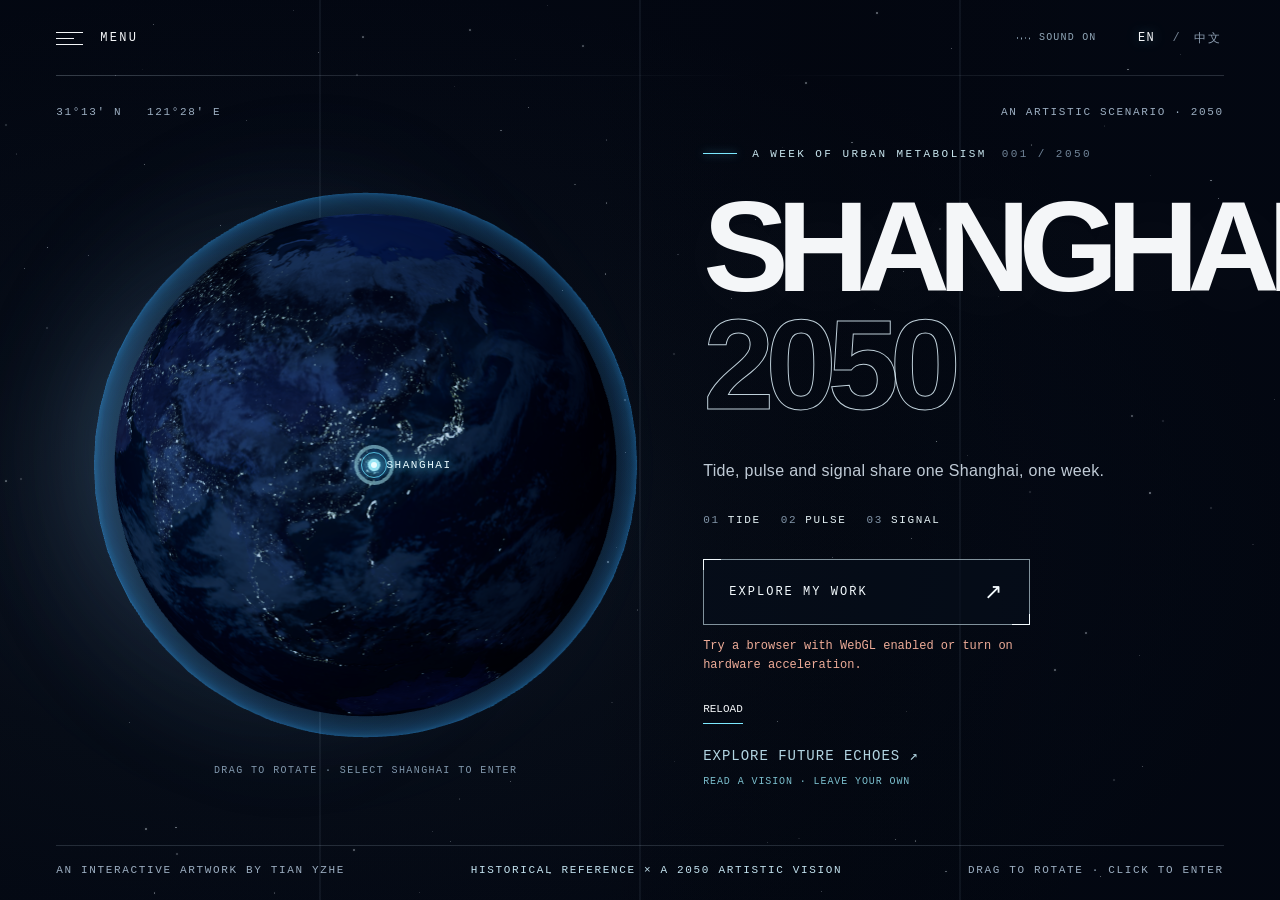
==== commit d168fb70: "Publish latest weekly artwork and clarify camera requirements" ====
--- a/index.html
+++ b/index.html
@@ -1,64 +1,101 @@
-<!doctype html>
-<html lang="en">
-<head>
-  <meta charset="utf-8"><meta name="viewport" content="width=device-width,initial-scale=1">
-  <meta name="theme-color" content="#030615"><meta name="artwork-id" content="shanghai-2050"><meta name="artwork-build" content="20261005-sound-motion"><title>SHANGHAI 2050 · TIDE / PULSE / SIGNAL</title>
-  <meta name="description" content="Shanghai 2050: an interactive, speculative portrait of the city's environmental rhythms, human life and digital signals.">
-  <link rel="icon" type="image/svg+xml" href="data:image/svg+xml,%3Csvg xmlns='http://www.w3.org/2000/svg' viewBox='0 0 32 32'%3E%3Crect width='32' height='32' fill='%23030615'/%3E%3Cpath d='M4 23L11 9L16 20L23 5L28 23' fill='none' stroke='%235de6ff' stroke-width='2'/%3E%3C/svg%3E">
-  <link rel="stylesheet" href="./style.css">
-  <link rel="stylesheet" href="./site.css">
-  <script type="importmap">{"imports":{"three":"./vendor/three.module.js"}}</script>
-</head>
-<body data-mode="culture" data-view="landing">
-  <div class="site-shell" aria-label="Site navigation">
-    <button id="menu-button" class="site-menu-button" type="button" aria-label="Open menu" aria-haspopup="dialog" aria-controls="site-menu"><span class="menu-icon" aria-hidden="true"><i></i><i></i><i></i></span><span data-i18n="menu">MENU</span></button>
-    <div class="site-tools"><button type="button" class="site-sound-button" data-sound-toggle aria-pressed="false" aria-label="Enable sound"><span class="sound-glyph" aria-hidden="true"><i></i><i></i><i></i><i></i></span><span class="sound-label">SOUND OFF</span></button><div class="language-switch" role="group" aria-label="Language"><button type="button" data-lang="en" aria-pressed="true">EN</button><span aria-hidden="true">/</span><button type="button" data-lang="zh" aria-pressed="false">中文</button></div></div>
-  </div>
-  <section id="landing" aria-label="Shanghai 2050 introduction">
-    <div class="landing-grid" aria-hidden="true"></div><div class="landing-stars" aria-hidden="true"></div>
-    <div class="landing-topline"><span>31°13′ N &nbsp; 121°28′ E</span><span data-i18n="landingTop">AN ARTISTIC SCENARIO · 2050</span></div>
-    <div class="landing-layout">
-      <div class="globe-column"><div class="globe-frame" id="globe-frame"><canvas id="globe-canvas" aria-label="Rotatable Earth centred on Shanghai"></canvas><div class="globe-aura" aria-hidden="true"></div><button type="button" class="globe-shanghai" id="globe-marker" aria-label="Enter Shanghai 2050" data-i18n-aria="shanghaiEntry"><i aria-hidden="true"></i><span data-i18n="shanghaiMarker">SHANGHAI</span></button></div><p class="globe-caption" data-i18n="globeInstruction">DRAG THE EARTH TO EXPLORE · SHANGHAI IS OUR POINT OF DEPARTURE</p></div>
-      <div class="landing-copy"><p class="landing-kicker"><span class="kicker-line"></span><span data-i18n="landingKicker">A CITY IN MOTION</span><span>001 / 2050</span></p><h1>SHANGHAI<span>2050</span></h1><p class="landing-subtitle" data-i18n="landingSubtitle">Tide, pulse and signal: three ways a future city becomes visible.</p><div class="landing-themes" aria-label="The three layers"><span>01 <b>TIDE</b></span><span>02 <b>PULSE</b></span><span>03 <b>SIGNAL</b></span></div><button type="button" id="explore-button" class="explore-button"><span data-i18n="explore">EXPLORE MY WORK</span><span class="arrow" aria-hidden="true">↗</span></button><p id="landing-load" class="landing-load" role="status" data-i18n="preparing">PREPARING THE CITY EXPERIENCE…</p></div>
-    </div>
-    <div class="landing-bottomline"><span data-i18n="artistLine">AN INTERACTIVE ARTWORK BY TIAN YZHE</span><span data-i18n="scenarioLine">PRESENT DATA × FUTURE SCENARIO</span><span data-i18n="landingActions">DRAG TO ROTATE · CLICK TO ENTER</span></div>
-  </section>
-  <main id="experience" aria-label="Interactive three-dimensional Shanghai 2050 artwork" inert>
-    <canvas id="world" tabindex="0" aria-label="Interactive city: drag to orbit, scroll to zoom, arrow keys to move, and press 1, 2 or 3 to change layers"></canvas>
-    <div class="vignette" aria-hidden="true"></div><div class="scanlines" aria-hidden="true"></div>
-    <header><div class="identity"><span class="glass wordmark">CONVERGENCE</span><span class="city-mark">SH</span><span class="edition">SHANGHAI<br><b>2050</b></span></div><button id="about-button" class="glass about">ABOUT</button></header>
-    <nav class="layers" aria-label="Switch artwork layers"><div class="rail"><i id="rail-thumb"></i></div>
-      <button class="glass layer" data-layer="nature" aria-pressed="false"><span>TIDE</span><small data-i18n="tideHan">潮</small></button>
-      <button class="glass layer selected" data-layer="culture" aria-pressed="true"><span>PULSE</span><small data-i18n="pulseHan">脉</small></button>
-      <button class="glass layer" data-layer="cloud" aria-pressed="false"><span>SIGNAL</span><small data-i18n="signalHan">讯</small></button>
-    </nav>
-    <div id="landmarks" aria-label="Shanghai landmarks"></div>
-    <aside id="data-panel" class="data-panel"><section><h2 class="glass" id="stat-heading">DEMOGRAPHICS DATA</h2><p id="stat-copy">SHANGHAI 2050<br>CULTURE & COMMUNITY · SCENARIO<br><strong>PEOPLE CONNECT IN MOTION</strong></p></section><section class="headlines"><h2 class="glass"><span id="news-date">2050</span> / <span id="news-title">FUTURE SIGNALS</span></h2><div class="word-window"><div id="words"></div></div></section></aside>
-    <div class="status"><span class="status-line"></span><span id="scenario-status">2050 SCENARIO · SIMULATED</span><span class="sep">/</span><time id="clock">18:00:00</time></div>
-    <section class="chart-area" aria-label="Scenario data"><div class="chart" id="chart-a"><div class="chart-title"><button id="metric-a" aria-label="Change left chart topic">SOCIAL</button><span id="summary-a">ACTIVITY · SIMULATED</span></div><canvas id="bars-a" aria-label="Simulated activity throughout the day"></canvas><div class="ticks"><span>00</span><span>12</span><span>24</span></div></div><div class="chart" id="chart-b"><div class="chart-title"><button id="metric-b" aria-label="Change right chart topic">METRO</button><span id="summary-b">MOBILITY · SIMULATED</span></div><canvas id="bars-b" aria-label="Simulated movement throughout the day"></canvas><div class="ticks"><span>00</span><span>12</span><span>24</span></div></div></section>
-    <footer><div class="instructions"><span data-i18n="dragRotate">DRAG TO ORBIT</span> <span>·</span> <span id="zoom-hint">SCROLL TO ZOOM / CHANGE LAYERS</span> <span>·</span> <span data-i18n="switch123">PRESS 1 / 2 / 3</span></div><div class="transport"><button id="play" aria-label="Pause time" title="Pause time">Ⅱ</button><input id="timeline" type="range" min="0" max="1439" step="1" value="1080" aria-label="A day in the 2050 scenario, in minutes"><button id="reset" title="Reset camera">RESET</button><button id="sound" aria-pressed="false" title="Turn on generative ambience">SOUND OFF</button><button id="fullscreen" title="Full screen">⛶</button></div></footer>
-    <div id="loading" role="status"><span>CONVERGENCE SH</span><p>REVEALING SHANGHAI'S URBAN FIELD<span class="loading-dots"> …</span></p></div>
-    <div id="error" hidden role="alert"><h2>THE 3D EXPERIENCE IS UNAVAILABLE</h2><p>Try a browser with WebGL enabled or turn on hardware acceleration.</p><button onclick="location.reload()">RELOAD</button></div>
-  </main>
-  <dialog id="site-menu" aria-label="Site menu">
-    <div class="menu-stars" aria-hidden="true"></div><div class="site-menu-top"><span class="menu-overline" data-i18n="menuOverline">SHANGHAI 2050 / INDEX</span><div class="menu-top-actions"><button type="button" class="site-sound-button" data-sound-toggle aria-pressed="false" aria-label="Enable sound"><span class="sound-glyph" aria-hidden="true"><i></i><i></i><i></i><i></i></span><span class="sound-label">SOUND OFF</span></button><div class="language-switch" role="group" aria-label="Language"><button type="button" data-lang="en" aria-pressed="true">EN</button><span aria-hidden="true">/</span><button type="button" data-lang="zh" aria-pressed="false">中文</button></div><button type="button" id="menu-close" class="menu-close" aria-label="Close menu"><span data-i18n="close">CLOSE</span> <span aria-hidden="true">×</span></button></div></div>
-    <div class="site-menu-layout"><nav class="site-menu-nav" aria-label="Sections">
-      <button type="button" data-menu="home"><span>01</span><b data-i18n="home">HOME</b></button>
-      <button type="button" data-menu="artwork"><span>02</span><b data-i18n="artwork">ARTWORK</b></button>
-      <button type="button" data-menu="about" aria-current="page"><span>03</span><b data-i18n="aboutProject">ABOUT THE PROJECT</b></button>
-      <button type="button" data-menu="plans"><span>04</span><b data-i18n="futurePlans">FUTURE PLANS</b></button>
-      <button type="button" data-menu="contact"><span>05</span><b data-i18n="contact">CONTACT</b></button>
-    </nav><div class="site-menu-content">
-      <section class="menu-panel active" data-panel="about"><p class="menu-eyebrow" data-i18n="aboutEyebrow">AN ARTISTIC PORTRAIT OF SHANGHAI</p><h2 data-i18n="aboutHeadline">THE CITY IS<br>NEVER STILL.</h2><p class="menu-lede" data-i18n="aboutLede">Shanghai 2050 imagines the city as a living field shaped by water and air, by people in motion, and by the signals they leave behind.</p><div class="story-steps"><article><span>01 / TIDE</span><h3 data-i18n="tideTitle">The environmental rhythm</h3><p data-i18n="tideBody">Contours, humidity and currents reveal the forces beneath the visible city.</p></article><article><span>02 / PULSE</span><h3 data-i18n="pulseTitle">The human rhythm</h3><p data-i18n="pulseBody">Neighbourhoods, mobility and culture form an uneven, luminous heartbeat.</p></article><article><span>03 / SIGNAL</span><h3 data-i18n="signalTitle">The networked rhythm</h3><p data-i18n="signalBody">Points and links make the city's invisible exchanges briefly perceptible.</p></article></div><p class="menu-note" data-i18n="aboutNote">The 2050 sequence is an artistic scenario. It does not claim to predict the future or display live data.</p></section>
-      <section class="menu-panel" data-panel="plans"><p class="menu-eyebrow" data-i18n="plansEyebrow">OFFICIAL DOCUMENTS / SHANGHAI</p><h2 data-i18n="plansHeadline">THE CITY'S<br>LONG VIEW.</h2><p class="menu-lede" data-i18n="plansLede">Explore the planning context behind the digital, ecological and economic ambitions of Shanghai. Four documents are available in their original Chinese.</p><div class="plan-list"><a class="plan-card" href="./documents/index.html?id=digital&amp;lang=en" target="_blank" rel="noopener noreferrer"><span>01 / 2026–2030</span><strong data-i18n="planDigitalTitle">DIGITAL SHANGHAI · 15TH FIVE-YEAR PLAN</strong><p data-i18n="planDigitalBody">Public data, intelligent infrastructure, inclusive services and digital governance.</p><i aria-hidden="true">↗</i></a><a class="plan-card" href="./documents/index.html?id=beautiful&amp;lang=en" target="_blank" rel="noopener noreferrer"><span>02 / 2026–2030</span><strong data-i18n="planBeautifulTitle">BEAUTIFUL SHANGHAI · 15TH FIVE-YEAR PLAN</strong><p data-i18n="planBeautifulBody">Cleaner air and water, lower emissions, greener spaces and ecological protection.</p><i aria-hidden="true">↗</i></a><a class="plan-card" href="./documents/index.html?id=industries&amp;lang=en" target="_blank" rel="noopener noreferrer"><span>03 / 2026–2030</span><strong data-i18n="planIndustriesTitle">STRATEGIC EMERGING INDUSTRIES · 15TH FIVE-YEAR PLAN</strong><p data-i18n="planIndustriesBody">Emerging industries, technological innovation and the future economic landscape.</p><i aria-hidden="true">↗</i></a><a class="plan-card" href="./documents/index.html?id=master&amp;lang=en" target="_blank" rel="noopener noreferrer"><span>04 / 2017–2035</span><strong data-i18n="planMasterTitle">STATE COUNCIL APPROVAL · MASTER PLAN</strong><p data-i18n="planMasterBody">Direction for urban form, ecological boundaries, heritage, public services and resilience.</p><i aria-hidden="true">↗</i></a></div><p class="menu-note" data-i18n="plansNote">Official planning context is distinct from the artwork's speculative 2050 interpretation.</p></section>
-      <section class="menu-panel" data-panel="contact"><p class="menu-eyebrow" data-i18n="contactEyebrow">THE ARTIST / SHANGHAI 2050</p><h2 data-i18n="contactHeadline">LET'S STAY<br>IN TOUCH.</h2><p class="menu-lede" data-i18n="contactLede">Questions, dialogue and collaboration are welcome.</p><div class="contact-links"><span data-i18n="contactEmail">EMAIL</span><a href="mailto:1261802303@qq.com">1261802303@qq.com ↗</a></div><div class="artist-signature"><strong>ᴛɪᴀɴ ʏᴢʜᴇ</strong><span data-i18n="artistDetail">CHINA · BORN 2006</span></div><p class="menu-note" data-i18n="contactNote">This link opens your email application; this site does not collect messages.</p></section>
-    </div></div><div class="menu-footer"><span>31°13′ N / 121°28′ E</span><span data-i18n="menuFooter">TIDE / PULSE / SIGNAL</span></div>
-  </dialog>
-  <dialog id="about-dialog"><button class="dialog-close" aria-label="关闭说明">CLOSE ×</button><p class="eyebrow">CONVERGENCE SH / SHANGHAI 2050</p><h1>上海，在流动中显影。</h1><p>一座城市同时活在三种节奏里：环境的涨落，人的往返，信息的传播。作品以2050为艺术愿景，让上海的自然、人文与数字生活在同一个空间中相遇。</p><div class="about-grid"><div><h2>三层画面</h2><p><b>潮 TIDE</b>　起伏线场描绘自然水汽系统，轮廓线表达相对水位，亮蓝区域表达水域与湿润程度。<br><b>脉 PULSE</b>　建筑、街区和蓝橙光点承载上海的文化、社区与活动，黄浦江光带穿过两岸。<br><b>讯 SIGNAL</b>　城市逐渐解体为抽象粒子与连接线，表现信息的汇聚、关联和传播。</p></div><div><h2>探索方式</h2><p>拖动旋转，滚轮缩放，右键拖动平移。点击左侧按钮或按 1 / 2 / 3 切换三层。底部可暂停、选择一天中的时刻、复位、开启声音及全屏。</p><p>图表标题可切换数据主题。点击“脉”层的地标查看说明。触屏支持单指旋转及双指缩放。</p></div></div><section class="interaction-setting" aria-labelledby="interaction-heading"><h2 id="interaction-heading">交互设置</h2><label><input id="zoom-layers" type="checkbox" checked aria-describedby="zoom-description"><span>滚轮缩放联动场景</span></label><p id="zoom-description">拉远 潮 TIDE → 中间 脉 PULSE → 拉近 讯 SIGNAL。<br>关闭后只缩放当前层；按钮与数字键始终可切换。</p></section><p class="credit">道路、水系与部分建筑轮廓来自 OpenStreetMap。地标及补充建筑为艺术化近似。环境、人文与信息强度采用合成情景，尚未接入实时 API 或经验证的2050预测模型。数据来源及视觉映射见下方说明。</p><p class="credit">视觉与交互研究参考 <a href="https://convergencela.com/" target="_blank" rel="noopener">ConvergenceLA</a>，原作由 Susan Narduli / Narduli Studio 与 Refik Anadol 创作。本作品为上海主题的独立实现。</p><p class="credit"><a href="./data-notes.html" target="_blank" rel="noopener">数据与艺术映射 ↗</a>　/　<a href="https://www.openstreetmap.org/copyright" target="_blank" rel="noopener">© OpenStreetMap contributors · ODbL</a></p></dialog>
-  <dialog id="place-dialog"><button class="dialog-close" aria-label="关闭地标">CLOSE ×</button><p class="eyebrow" id="place-coord"></p><h1 id="place-name"></h1><p id="place-description"></p><p class="credit">现有地标 · 形体艺术化表达</p></dialog>
-  <script type="module" src="./sound.js"></script>
-  <script type="module" src="./app.js"></script>
-  <script type="module" src="./globe.js"></script>
-  <script type="module" src="./site.js"></script>
-</body></html>
+<!doctype html>
+<html lang="en">
+<head>
+  <meta charset="utf-8"><meta name="viewport" content="width=device-width,initial-scale=1">
+  <meta name="theme-color" content="#030615"><meta name="artwork-id" content="shanghai-2050"><meta name="artwork-build" content="20261102-bund-shore"><title>SHANGHAI 2050 · TIDE / PULSE / SIGNAL</title>
+  <meta name="description" content="Shanghai 2050: an interactive, speculative portrait of the city's environmental rhythms, human life and digital signals.">
+  <link rel="icon" type="image/svg+xml" href="data:image/svg+xml,%3Csvg xmlns='http://www.w3.org/2000/svg' viewBox='0 0 32 32'%3E%3Crect width='32' height='32' fill='%23030615'/%3E%3Cpath d='M4 23L11 9L16 20L23 5L28 23' fill='none' stroke='%235de6ff' stroke-width='2'/%3E%3C/svg%3E">
+  <link rel="stylesheet" href="./style.css">
+  <link rel="stylesheet" href="./site.css">
+  <link rel="stylesheet" href="./echoes.css">
+  <link rel="stylesheet" href="./echoes-gallery.css">
+  <link rel="stylesheet" href="./echoes-cards.css">
+  <link rel="stylesheet" href="./week/week.css">
+  <link rel="stylesheet" href="./week/landmark-media.css">
+  <script type="importmap">{"imports":{"three":"./vendor/three.module.js"}}</script>
+</head>
+<body data-mode="culture" data-view="landing">
+  <div class="site-shell" aria-label="Site navigation">
+    <button id="menu-button" class="site-menu-button" type="button" aria-label="Open menu" aria-haspopup="dialog" aria-controls="site-menu"><span class="menu-icon" aria-hidden="true"><i></i><i></i><i></i></span><span data-i18n="menu">MENU</span></button>
+    <div class="site-tools"><button type="button" class="site-sound-button" data-sound-toggle aria-pressed="false" aria-label="Enable sound"><span class="sound-glyph" aria-hidden="true"><i></i><i></i><i></i><i></i></span><span class="sound-label">SOUND OFF</span></button><div class="language-switch" role="group" aria-label="Language"><button type="button" data-lang="en" aria-pressed="true">EN</button><span aria-hidden="true">/</span><button type="button" data-lang="zh" aria-pressed="false">中文</button></div></div>
+  </div>
+  <section id="landing" aria-label="Shanghai 2050 introduction">
+    <div class="landing-grid" aria-hidden="true"></div><div class="landing-stars" aria-hidden="true"></div>
+    <div class="landing-topline"><span>31°13′ N &nbsp; 121°28′ E</span><span data-i18n="landingTop">AN ARTISTIC SCENARIO · 2050</span></div>
 
+    <div class="landing-layout">
+      <div class="globe-column"><div class="globe-frame" id="globe-frame"><canvas id="globe-canvas" aria-label="Rotatable Earth centred on Shanghai"></canvas><div class="globe-aura" aria-hidden="true"></div><button type="button" class="globe-shanghai" id="globe-marker" aria-label="Enter Shanghai 2050" data-i18n-aria="shanghaiEntry"><i aria-hidden="true"></i><span data-i18n="shanghaiMarker">SHANGHAI</span></button></div><p class="globe-caption" data-i18n="globeInstruction">DRAG THE EARTH TO EXPLORE · SHANGHAI IS OUR POINT OF DEPARTURE</p></div>
+      <div class="landing-copy"><aside class="echo-preview" aria-label="Future Echoes preview">
+      <button class="echo-preview-heading" type="button" data-echo-open aria-haspopup="dialog" aria-controls="echo-dialog"><span>FUTURE ECHOES</span><span class="echo-preview-caption" data-echo-copy="previewCaption">A SHARED IMAGINATION</span><span aria-hidden="true">↗</span></button>
+      <div class="echo-preview-cards" id="echo-preview-cards"></div>
+    </aside><p class="landing-kicker"><span class="kicker-line"></span><span data-i18n="landingKicker">A WEEK OF URBAN METABOLISM</span><span>001 / 2050</span></p><h1>SHANGHAI<span>2050</span></h1><p class="landing-subtitle" data-i18n="landingSubtitle">Tide, pulse and signal share one Shanghai, one week.</p><div class="landing-themes" aria-label="The three layers"><span>01 <b>TIDE</b></span><span>02 <b>PULSE</b></span><span>03 <b>SIGNAL</b></span></div><button type="button" id="explore-button" class="explore-button"><span data-i18n="explore">EXPLORE MY WORK</span><span class="arrow" aria-hidden="true">↗</span></button><p id="landing-load" class="landing-load" role="status" data-i18n="preparing">PREPARING THE CITY EXPERIENCE…</p></div>
+    </div>
+    <div class="landing-bottomline"><span data-i18n="artistLine">AN INTERACTIVE ARTWORK BY TIAN YZHE</span><span data-i18n="scenarioLine">HISTORICAL REFERENCE × A 2050 ARTISTIC VISION</span><span data-i18n="landingActions">DRAG TO ROTATE · CLICK TO ENTER</span></div>
+  </section>
+  <dialog id="echo-dialog" class="echo-dialog" aria-labelledby="echo-title" data-echo-view="visions">
+    <h1 id="echo-title" class="echo-sr-only">Future Echoes — Shanghai 2050</h1>
+    <div class="echo-header">
+      <div class="echo-brand"><span>SHANGHAI / 2050</span><span>FUTURE ECHOES</span></div>
+      <div class="echo-header-actions"><div class="language-switch echo-language" role="group" aria-label="Language"><button type="button" data-lang="en" data-echo-lang="en" aria-pressed="true">EN</button><span aria-hidden="true">/</span><button type="button" data-lang="zh" data-echo-lang="zh" aria-pressed="false">中文</button></div><button id="echo-close" type="button"><span data-echo-copy="close">CLOSE</span> <span aria-hidden="true">×</span></button></div>
+    </div>
+    <section id="echo-gallery-stage" class="echo-gallery-stage" aria-label="Shanghai 2050 vision cards"><div id="echo-gallery-host"></div><p id="echo-gallery-loading" class="echo-gallery-loading" role="status" data-echo-copy="cardsLoading">GATHERING FUTURE ECHOES…</p></section>
+    <p id="echo-card-toast" class="echo-card-toast" role="status" aria-live="polite" hidden></p><div class="echo-gallery-footer"><span class="echo-drag-cue"><i aria-hidden="true"></i><span data-echo-copy="dragCards">DRAG TO EXPLORE · SELECT A VISION</span></span><span id="echo-card-count"></span><button type="button" id="echo-write-vision"><span data-echo-copy="writeVision">WRITE YOUR VISION</span><span aria-hidden="true">↗</span></button></div>
+    <dialog id="echo-compose-dialog" class="echo-card-overlay echo-compose-dialog" aria-labelledby="echo-compose-title"><button type="button" id="echo-compose-close" class="echo-overlay-close" aria-label="Close writing panel">×</button><p class="echo-overlay-eyebrow">SHANGHAI / 2050 · FUTURE ECHOES</p><h2 id="echo-compose-title" data-echo-copy="composeTitle">What would you like to see?</h2><p class="echo-compose-intro" data-echo-copy="composeIntro">One thought, one future. Your words will become a card in our shared collection.</p><div id="echo-compose-slot"><form id="echo-form" class="echo-form">
+        <label for="echo-text" data-echo-copy="inputLabel">YOUR VISION / SHANGHAI 2050</label>
+        <div class="echo-input-row"><textarea id="echo-text" name="vision" rows="2" maxlength="300" required placeholder="What would you like to see in Shanghai in 2050?" aria-describedby="echo-form-help"></textarea><button id="echo-submit" type="submit"><span data-echo-copy="submit">LET IT APPEAR</span><span aria-hidden="true">↗</span></button></div>
+        <input id="echo-keyword-input" name="keywords" type="hidden"><div class="echo-form-meta"><p id="echo-form-help" class="echo-help" data-echo-copy="help">Chinese & English welcome. Your complete vision becomes a card.</p><span id="echo-length" aria-live="off">0 / 300</span></div>
+        <p id="echo-status" class="echo-status" role="status" aria-live="polite"></p>
+      </form></div></dialog>
+    <dialog id="echo-vision-dialog" class="echo-card-overlay echo-vision-dialog" aria-labelledby="echo-vision-title"><button type="button" id="echo-vision-close" class="echo-overlay-close" aria-label="Close vision">×</button><div class="echo-vision-copy"><p id="echo-vision-kind" class="echo-overlay-eyebrow"></p><h2 id="echo-vision-title"></h2><p id="echo-vision-text"></p><button type="button" id="echo-vision-reply"><span data-echo-copy="writeYours">ADD YOUR OWN VISION</span> ↗</button></div></dialog>
+  </dialog>
+  <main id="experience" aria-label="Interactive three-dimensional Shanghai 2050 artwork" inert>
+    <canvas id="world" tabindex="0" aria-label="Interactive city: drag to orbit, scroll to zoom, arrow keys to move, and press 1, 2 or 3 to change layers"></canvas>
+    <div class="vignette" aria-hidden="true"></div><div class="scanlines" aria-hidden="true"></div>
+    <header><div class="identity"><span class="glass wordmark">CONVERGENCE</span><span class="city-mark">SH</span><span class="edition">SHANGHAI<br><b>2050</b></span></div><button id="about-button" class="glass about">ABOUT</button></header>
+    <nav class="layers" aria-label="Switch artwork layers"><div class="rail"><i id="rail-thumb"></i></div>
+      <button class="glass layer" data-layer="nature" aria-pressed="false"><span>TIDE</span><small data-i18n="tideHan">潮</small></button>
+      <button class="glass layer selected" data-layer="culture" aria-pressed="true"><span>PULSE</span><small data-i18n="pulseHan">脉</small></button>
+      <button class="glass layer" data-layer="cloud" aria-pressed="false"><span>SIGNAL</span><small data-i18n="signalHan">讯</small></button>
+    </nav>
+    <div id="landmarks" aria-label="Shanghai landmarks"></div>
+    <aside id="data-panel" class="data-panel"><section><h2 class="glass" id="stat-heading">A WEEK OF URBAN METABOLISM</h2><p id="stat-copy">SHANGHAI 2050<br>WEATHER · PUBLIC LIFE · SERVICES</p></section><section class="headlines"><h2 class="glass"><span id="news-date">2050</span> / <span id="news-title">FUTURE SIGNALS</span></h2><div class="word-window"><div id="words"></div></div></section></aside>
+    <div class="status"><span class="status-line"></span><span id="scenario-status">2050 SCENARIO · SIMULATED</span><span class="sep">/</span><time id="clock">WED / 17:30</time></div>
+    <section class="chart-area" aria-label="Scenario data"><div class="chart" id="chart-a"><div class="chart-title"><button id="metric-a" aria-label="Historical temperature reference">TEMPERATURE</button><span id="summary-a">HISTORICAL REFERENCE</span></div><canvas id="bars-a" aria-label="Temperature across the historical reference week"></canvas><div class="ticks"><span>MON</span><span>THU</span><span>SUN</span></div></div><div class="chart" id="chart-b"><div class="chart-title"><button id="metric-b" aria-label="Historical relative humidity reference">RELATIVE HUMIDITY</button><span id="summary-b">HISTORICAL REFERENCE</span></div><canvas id="bars-b" aria-label="Relative humidity across the historical reference week"></canvas><div class="ticks"><span>MON</span><span>THU</span><span>SUN</span></div></div></section>
+    <footer><div class="instructions"><span data-i18n="dragRotate">DRAG TO ORBIT</span> <span>·</span> <span id="zoom-hint">POINT TO A PLACE · SCROLL TO ZOOM</span> <span>·</span> <span data-i18n="switch123">PRESS 1 / 2 / 3</span></div><div class="transport"><button id="play" aria-label="Pause time" title="Pause time">Ⅱ</button><input id="timeline" type="range" min="0" max="168" step="0.05" value="65.5" aria-label="A looping 168-hour artistic scenario week"><button id="reset" title="Reset camera">RESET</button><button id="sound" aria-pressed="false" title="Turn on generative ambience">SOUND OFF</button><button id="fullscreen" title="Full screen">⛶</button></div></footer>
+    <div id="loading" role="status"><span>CONVERGENCE SH</span><p>REVEALING SHANGHAI'S URBAN FIELD<span class="loading-dots"> …</span></p></div>
+    <div id="error" hidden role="alert"><h2>THE 3D EXPERIENCE IS UNAVAILABLE</h2><p>Try a browser with WebGL enabled or turn on hardware acceleration.</p><button onclick="location.reload()">RELOAD</button></div>
+  </main>
+  <dialog id="site-menu" aria-label="Site menu">
+    <div class="menu-stars" aria-hidden="true"></div><div class="site-menu-top"><span class="menu-overline" data-i18n="menuOverline">SHANGHAI 2050 / INDEX</span><div class="menu-top-actions"><button type="button" class="site-sound-button" data-sound-toggle aria-pressed="false" aria-label="Enable sound"><span class="sound-glyph" aria-hidden="true"><i></i><i></i><i></i><i></i></span><span class="sound-label">SOUND OFF</span></button><div class="language-switch" role="group" aria-label="Language"><button type="button" data-lang="en" aria-pressed="true">EN</button><span aria-hidden="true">/</span><button type="button" data-lang="zh" aria-pressed="false">中文</button></div><button type="button" id="menu-close" class="menu-close" aria-label="Close menu"><span data-i18n="close">CLOSE</span> <span aria-hidden="true">×</span></button></div></div>
+    <div class="site-menu-layout"><nav class="site-menu-nav" aria-label="Sections">
+      <button type="button" data-menu="home"><span>01</span><b data-i18n="home">HOME</b></button>
+      <button type="button" data-menu="artwork"><span>02</span><b data-i18n="artwork">ARTWORK</b></button>
+      <button type="button" data-menu="about" aria-current="page"><span>03</span><b data-i18n="aboutProject">ABOUT THE PROJECT</b></button>
+      <button type="button" data-menu="plans"><span>04</span><b data-i18n="futurePlans">FUTURE PLANS</b></button>
+      <button type="button" data-menu="contact"><span>05</span><b data-i18n="contact">CONTACT</b></button>
+    </nav><div class="site-menu-content">
+      <section class="menu-panel active" data-panel="about"><p class="menu-eyebrow" data-i18n="aboutEyebrow">SHANGHAI 2050 / A WEEK OF URBAN METABOLISM</p><h2 data-i18n="aboutHeadline">ONE SHANGHAI.<br>THREE RHYTHMS.</h2><p class="menu-lede" data-i18n="aboutLede">Rain falls across neighbourhoods. People keep moving. Information travels between them. The work places these ordinary, rarely seen together changes in one navigable Shanghai. Follow a week to see how environment, public life and digital services affect one another.</p><div class="story-steps"><article><span>01 / TIDE</span><h3 data-i18n="tideTitle">TIDE / Weather leaves a rhythm</h3><p data-i18n="tideBody">Wind and humidity become an undulating field; pale-blue rain follows the reference week. Warm, dry intervals and wet, stormy hours change the same city’s atmosphere.</p></article><article><span>02 / PULSE</span><h3 data-i18n="pulseTitle">PULSE / Journeys and encounters</h3><p data-i18n="pulseBody">Heat along the roads shows scenario travel pressure; blue and orange lights suggest activity gathering and dispersing. Permanent silver landmarks keep memory and everyday life in view.</p></article><article><span>03 / SIGNAL</span><h3 data-i18n="signalTitle">SIGNAL / Invisible exchanges</h3><p data-i18n="signalBody">Ice blue represents machines and services; orange represents public content and interaction. Requests, queues and dispatches in different districts become changing packets and light trails.</p></article></div><p class="menu-note" data-i18n="aboutNote">Independent layers share a looping 168-hour timeline. Weather replays Shanghai-area ERA5 reference data from 2–8 June 2025; traffic, activity and information in 2050 are authored scenarios. Select a landmark to explore a slice of city life.</p></section>
+      <section class="menu-panel" data-panel="plans">
+        <p class="menu-eyebrow" data-i18n="plansEyebrow">2050 / CITY VISIONS AND CREATIVE DIRECTIONS</p>
+        <h2 data-i18n="plansHeadline">HOW MIGHT WE<br>LIVE TOGETHER?</h2>
+        <p class="menu-lede" data-i18n="plansLede">Future plans begin here as questions raised by the work. When weather changes the everyday, and people still need to travel and meet, what might a more resilient, accessible and connected Shanghai feel like?</p>
+        <div class="plan-list">
+          <article class="plan-card"><span data-i18n="planLabel1">01 / CITY VISION</span><div class="plan-copy"><strong data-i18n="planDigitalTitle">SERVICES THAT REACH EVERYDAY LIFE</strong><p data-i18n="planDigitalBody">SIGNAL extends beyond central landmarks into outlying areas. The vision for 2050 includes balanced connections among communities, transport hubs and public facilities, with computation and information serving daily needs.</p></div></article>
+          <article class="plan-card"><span data-i18n="planLabel2">02 / CITY VISION</span><div class="plan-copy"><strong data-i18n="planBeautifulTitle">ROOM TO MOVE IN THE RAIN</strong><p data-i18n="planBeautifulBody">TIDE and PULSE meet within the same week. Rain changes scenario road pressure and the choices of where to travel or stay. The work invites attention to rainy-day accessibility, public transport connections and resilient waterfront places.</p></div></article>
+          <article class="plan-card"><span data-i18n="planLabel3">03 / CITY VISION</span><div class="plan-copy"><strong data-i18n="planIndustriesTitle">CHANGE WITH MEMORY AND ENCOUNTER</strong><p data-i18n="planIndustriesBody">From the Bund and lanes to riverfront and cultural places, silver landmarks connect scales of public life. A future city also needs walkable, shared places to pause and meet, keeping its memories visible through change.</p></div></article>
+          <article class="plan-card"><span data-i18n="planLabel4">04 / NEXT CREATIVE STEPS</span><div class="plan-copy"><strong data-i18n="planMasterTitle">A WORK THAT CAN KEEP GROWING</strong><p data-i18n="planMasterBody">Future creative work could add traceable hydrological and road-level references, refine landmark forms and district differences, and develop rain, thunder and spatial listening. Future Echoes remains a place for people to write their wishes and bring lived experience into later editions. These are directions for development, not claims of completed data integrations.</p></div></article>
+        </div>
+        <p class="menu-note" data-i18n="plansNote">These city visions are artistic questions, not official construction plans or forecasts. Further development depends on available evidence, audience feedback and artistic choices.</p>
+      </section>
+      <section class="menu-panel" data-panel="contact"><p class="menu-eyebrow" data-i18n="contactEyebrow">THE ARTIST / SHANGHAI 2050</p><h2 data-i18n="contactHeadline">LET'S STAY<br>IN TOUCH.</h2><p class="menu-lede" data-i18n="contactLede">Questions, dialogue and collaboration are welcome.</p><div class="contact-links"><span data-i18n="contactEmail">EMAIL</span><a href="mailto:1261802303@qq.com">1261802303@qq.com ↗</a></div><div class="artist-signature"><strong>ᴛɪᴀɴ ʏᴢʜᴇ</strong><span data-i18n="artistDetail">CHINA · BORN 2006</span></div><p class="menu-note" data-i18n="contactNote">This link opens your email application.</p></section>
+    </div></div><div class="menu-footer"><span>31°13′ N / 121°28′ E</span><span data-i18n="menuFooter">TIDE / PULSE / SIGNAL</span></div>
+  </dialog>
+  <dialog id="about-dialog"><button class="dialog-close" aria-label="关闭说明">CLOSE ×</button><p class="eyebrow">CONVERGENCE SH / SHANGHAI 2050</p><h1>上海，一周的城市代谢。</h1><p>一场雨如何牵动街区的往返，又如何进入城市的信息网络？《上海2050》把环境、人的活动与服务交换放在同一座三维上海中，让观看者沿着一周的时间，走近一座不断回应变化的城市。</p><div class="about-grid"><div><h2>三种彼此牵动的节律</h2><p><b>潮 TIDE</b>　风与湿度形成线海，雨丝随参考周天气落下。<br><b>脉 PULSE</b>　道路热力与活动光点展现往返、聚集与消散。<br><b>讯 SIGNAL</b>　冰紫蓝服务与橙金公众内容，在不同片区之间汇聚、等待和传递。</p></div><div><h2>走进同一座上海</h2><p>拖动旋转，滚轮围绕鼠标指向平滑缩放，右键拖动平移。缩到最远会回到以市中心为中心的总览。点击左侧按钮或按1 / 2 / 3，独立开关、叠加三层。</p><p>点击地标名称或选择定位菜单，拉近镜头、阅读地点故事，并在建筑旁观看短片或图片。短片可暂停、重播或关闭；播放时只保留视频声音，暂停、结束或关闭后恢复网页原有声音设置。底部时间轴默认自动循环推演；拖动时间轴或选择星期不会自动暂停，点击暂停键可定格比较，再次点击继续。</p></div></div><section class="interaction-setting" aria-labelledby="interaction-heading"><h2 id="interaction-heading">观看提示</h2><label><input id="zoom-layers" type="checkbox" hidden disabled aria-describedby="zoom-description"><span>镜头自由探索，三层独立叠加</span></label><p id="zoom-description">银白地标属于城市底图，关闭三层也会保留。温度与相对湿度曲线对应整周历史参考；“数据与映射”解释每一种变化的依据。</p></section><p class="credit">天气采用2025.06.02—08的ERA5历史参考；交通与信息流是公开资料约束下的2050艺术情景。地标形态与显示比例经过艺术处理。这里展示可追溯的参考和可感知的推演，不把未来愿景当作实测结果。</p><p class="credit"><a href="./data-notes.html?lang=zh" target="_blank" rel="noopener noreferrer">数据与艺术映射 ↗</a>　/　<a href="https://www.openstreetmap.org/copyright" target="_blank" rel="noopener noreferrer">© OpenStreetMap contributors · ODbL</a></p></dialog>
+  <dialog id="place-dialog"><button class="dialog-close" aria-label="关闭地标">CLOSE ×</button><p class="eyebrow" id="place-coord"></p><h1 id="place-name"></h1><p id="place-description"></p><p class="credit">现有地标 · 形体艺术化表达</p></dialog>
+  <script type="module" src="./sound.js"></script>
+  <script type="module" src="./week/app.mjs"></script>
+  <script type="module" src="./globe.js"></script>
+  <script type="module" src="./site.js"></script>
+  <script type="module" src="./echoes.js"></script>
+</body></html>
+
--- a/site.css
+++ b/site.css
@@ -543,23 +543,18 @@
 
 .plan-list { border-top: 1px solid rgba(208, 229, 241, .37); }
 .plan-card {
-  position: relative;
   display: grid;
-  grid-template-columns: 140px minmax(0, 1fr) 22px;
+  grid-template-columns: 140px minmax(0, 1fr);
   column-gap: 20px;
   align-items: start;
   min-height: 119px;
-  padding: 22px 12px 21px 0;
+  padding: 22px 0 21px;
   border-bottom: 1px solid rgba(208, 229, 241, .2);
-  text-decoration: none;
   color: #eaf3f6;
-  transition: background .2s ease, padding-left .2s ease;
-}
-.plan-card:hover,
-.plan-card:focus-visible { background: rgba(71, 189, 222, .055); padding-left: 9px; }
-.plan-card strong { font: 500 18px/1.3 var(--site-display); letter-spacing: .03em; }
-.plan-card p { grid-column: 2; margin: 7px 0 0; color: #8f9fab; font-size: 13px; line-height: 1.55; }
-.plan-card i { grid-column: 3; grid-row: 1 / span 2; font-style: normal; font-size: 23px; color: var(--site-cyan); }
+}
+.plan-copy { min-width: 0; }
+.plan-card strong { display: block; font: 500 18px/1.3 var(--site-display); letter-spacing: .03em; }
+.plan-card p { margin: 7px 0 0; color: #8f9fab; font-size: 13px; line-height: 1.55; }
 
 .contact-links { display: flex; align-items: baseline; gap: 32px; border-top: 1px solid rgba(208, 229, 241, .34); border-bottom: 1px solid rgba(208, 229, 241, .2); padding: 25px 0; }
 .contact-links a { color: #f1f9fa; font: 500 clamp(21px, 2.4vw, 38px)/1.2 var(--site-display); letter-spacing: -.02em; text-decoration: none; overflow-wrap: anywhere; }
@@ -635,11 +630,9 @@
   .landing-kicker span:last-child { display: none; }
   .globe-caption { max-width: 280px; }
   .landing-bottomline span:last-child { display: none; }
-  .plan-card { grid-template-columns: minmax(0, 1fr) 20px; gap: 7px; }
+  .plan-card { grid-template-columns: minmax(0, 1fr); gap: 7px; }
   .plan-card > span { grid-column: 1; }
-  .plan-card strong { grid-column: 1; font-size: 17px; }
-  .plan-card p { grid-column: 1; }
-  .plan-card i { grid-column: 2; grid-row: 1 / span 3; }
+  .plan-card strong { font-size: 17px; }
   .contact-links { display: block; }
   .contact-links a { display: block; margin-top: 13px; font-size: 24px; }
 }
--- a/echoes.css
+++ b/echoes.css
@@ -0,0 +1,50 @@
+/* Future Echoes is a separate collection of audience vision cards. */
+.echo-sr-only{position:absolute;width:1px;height:1px;margin:-1px;padding:0;border:0;overflow:hidden;clip-path:inset(50%);white-space:nowrap}
+.echo-preview{position:relative;z-index:3;margin:0 0 25px;color:#b2d5e2;text-align:left}
+.echo-preview-heading{display:flex;align-items:center;gap:16px;min-height:32px;margin-bottom:12px;padding:0;border:0;background:none;color:#b2d5e2;font:11px/1.5 var(--site-mono,monospace);letter-spacing:.15em}
+.echo-preview-caption{color:#7bbecd;font-size:9px;letter-spacing:.08em}
+.echo-preview-heading>span:last-child{margin-left:auto;color:#e9f1f6;font-size:18px}
+.echo-preview-cards{display:grid;grid-template-columns:repeat(3,minmax(0,1fr));gap:12px;max-width:620px}
+.echo-mini-card{position:relative;box-sizing:border-box;min-width:0;min-height:103px;padding:18px 14px;border:1px solid color-mix(in srgb,var(--mini-accent,#44a6b5),transparent 35%);border-radius:13px;background:radial-gradient(ellipse at 95% 0%,color-mix(in srgb,var(--mini-accent,#44a6b5),transparent 58%),transparent 75%),var(--mini-base,#082730);box-shadow:inset 0 1px 1px #e9f1f642,0 5px 15px #0002;color:var(--mini-ink,#e9f1f6);text-align:left;transition:transform .25s,border-color .25s}
+.echo-mini-card>span{display:block;overflow:hidden;white-space:nowrap;text-overflow:ellipsis;font:400 16px/1.25 var(--site-display,sans-serif)}
+.echo-mini-card>small{display:-webkit-box;-webkit-line-clamp:2;-webkit-box-orient:vertical;overflow:hidden;margin-top:9px;color:inherit;opacity:.8;font:11px/1.5 var(--site-display,sans-serif)}
+.echo-mini-card:hover{transform:translateY(-4px);border-color:#b2d5e2}
+.echo-entry{display:flex;width:max-content;max-width:100%;flex-direction:column;gap:7px;margin-top:15px;padding:7px 0;border:0;background:none;color:#b2d5e2;text-align:left;font:14px/1.5 var(--site-mono,monospace);letter-spacing:.07em}
+.echo-entry>small{color:#7bbecd;font-size:10px;letter-spacing:.09em}
+.echo-entry:hover{color:#e9f1f6}
+.echo-dialog{position:fixed;inset:0;box-sizing:border-box;width:100%;max-width:none;height:100%;max-height:none;margin:0;padding:0;border:0;overflow:hidden;overscroll-behavior:contain;color:#e9f1f6;background:#09141a;font-family:var(--site-display,'Segoe UI',sans-serif);font-size:16px;line-height:1.5;isolation:isolate;box-shadow:none}
+.echo-dialog::backdrop{background:#030912e8;backdrop-filter:blur(12px)}
+.echo-dialog[open]{animation:echo-panel-in .5s cubic-bezier(.2,.8,.2,1) both}
+.echo-dialog.is-closing{animation:echo-panel-out .25s ease both;pointer-events:none}
+.echo-header{position:relative;z-index:4;display:flex;align-items:center;box-sizing:border-box;gap:28px;height:86px;min-height:86px;padding:0 clamp(24px,4vw,76px);background:#09141af2}
+.echo-brand{display:flex;align-items:center;gap:24px;color:#e9f1f6;font:500 18px/1.3 var(--site-display,sans-serif);letter-spacing:.035em}
+.echo-brand>span:last-child{padding-left:24px;border-left:1px solid #7bbecd4d;color:#7bbecd;font:10px/1.6 var(--site-mono,monospace);letter-spacing:.2em}
+.echo-header-actions{display:flex;align-items:center;gap:26px;margin-left:auto}
+.echo-language{display:flex;align-items:center;gap:12px;color:#7bbecd99}
+.echo-language button{min-width:42px;min-height:48px;padding:0 3px;border:0;background:transparent;color:#8ba9b7;font:13px/1.5 var(--site-mono,monospace);letter-spacing:.06em}
+.echo-language button[aria-pressed="true"]{color:#e9f1f6}
+#echo-close{min-height:48px;padding:0 4px 0 18px;border:0;background:none;color:#e9f1f6;font:13px/1.5 var(--site-mono,monospace);letter-spacing:.07em}
+#echo-close:hover{color:#7bbecd}
+.echo-form{padding-top:22px;border-top:1px solid #7bbecd3d}
+.echo-form>label{display:block;margin-bottom:13px;color:#b2d5e2;font:12px/1.6 var(--site-mono,monospace);letter-spacing:.08em}
+.echo-input-row{display:flex;flex-direction:column;gap:15px}
+.echo-input-row textarea{box-sizing:border-box;display:block;width:100%;min-height:150px;max-height:260px;resize:vertical;margin:0;padding:19px 20px;border:1px solid #7bbecd77;border-radius:10px;outline:none;background:#09141a88;color:#e9f1f6;font:17px/1.8 var(--site-display,sans-serif);transition:border-color .2s}
+.echo-input-row textarea::placeholder{color:#8aa8b7}
+.echo-input-row textarea:focus{border-color:#7bbecd}
+#echo-submit{display:flex;align-items:center;justify-content:space-between;gap:20px;min-height:58px;width:100%;padding:15px 22px;border:1px solid #7bbecd9c;border-radius:10px;background:linear-gradient(115deg,#265c6b77,#082730);color:#e9f1f6;font:14px/1.5 var(--site-mono,monospace);letter-spacing:.06em;cursor:pointer}
+#echo-submit>span:last-child{font-size:25px}
+#echo-submit:hover:not(:disabled){border-color:#b2d5e2;background:linear-gradient(115deg,#265c6b,#082730)}
+#echo-submit:disabled{cursor:wait;opacity:.55}
+.echo-form-meta{display:flex;align-items:flex-start;gap:20px;margin-top:14px}
+.echo-help{margin:0;color:#8eadba;font:12px/1.7 var(--site-display,sans-serif)}
+#echo-length{margin-left:auto;white-space:nowrap;color:#7bbecd;font:11px/1.7 var(--site-mono,monospace)}
+.echo-status{min-height:23px;margin:12px 0 0;color:#b2d5e2;font:13px/1.7 var(--site-display,sans-serif)}
+.echo-status[data-state="success"]{color:#7bbecd}.echo-status[data-state="error"]{color:#e5b99c}
+.echo-dialog button:focus-visible,.echo-mini-card:focus-visible,.echo-entry:focus-visible,.echo-preview-heading:focus-visible{outline:2px solid #7bbecd;outline-offset:5px}
+.echo-dialog [hidden]{display:none!important}
+@keyframes echo-panel-in{from{opacity:0;transform:translateY(8px)}to{opacity:1;transform:translateY(0)}}
+@keyframes echo-panel-out{from{opacity:1}to{opacity:0;transform:translateY(7px)}}
+@media(max-height:900px) and (min-width:761px){.echo-preview{display:none}}
+@media(max-width:1100px){.echo-preview-cards{gap:8px}.echo-mini-card{padding:13px 11px;min-height:90px}.echo-mini-card>span{font-size:13px}.echo-preview-caption{display:none}}
+@media(max-width:760px){.echo-preview{display:none}.echo-entry{align-items:center;margin:13px auto 0;font-size:13px}.echo-entry>small{font-size:9px}.echo-header{height:78px;min-height:78px;padding-inline:18px;gap:12px}.echo-brand{font-size:14px}.echo-brand>span:last-child{display:none}.echo-header-actions{gap:12px}.echo-language{gap:7px}.echo-language button{min-width:31px;font-size:12px}#echo-close{padding-left:5px;font-size:12px}.echo-input-row textarea{font-size:16px;padding:16px;min-height:150px}.echo-help{font-size:12px}.echo-form-meta{gap:10px}#echo-submit{font-size:13px;min-height:56px}}
+@media(prefers-reduced-motion:reduce){.echo-dialog[open],.echo-dialog.is-closing{animation:none}.echo-mini-card{transition:none}}
--- a/echoes-gallery.css
+++ b/echoes-gallery.css
@@ -0,0 +1,152 @@
+.echo-gallery {
+  position: relative;
+  width: 100%;
+  height: 100%;
+  min-height: 280px;
+  overflow: hidden;
+  touch-action: none;
+  overscroll-behavior: contain;
+  isolation: isolate;
+  cursor: grab;
+  background: #050711;
+  user-select: none;
+  -webkit-user-select: none;
+}
+.echo-gallery.is-dragging { cursor: grabbing; }
+.echo-gallery-canvas, .echo-gallery-dom { position: absolute; inset: 0; display: block; width: 100%; height: 100%; }
+.echo-gallery-canvas { z-index: 0; }
+.echo-gallery-dom { z-index: 1; overflow: hidden; pointer-events: none; }
+.echo-gallery-camera { position: absolute; inset: 0; transform-style: preserve-3d; pointer-events: none; }
+.echo-gallery-card {
+  position: absolute;
+  top: 0;
+  left: 0;
+  box-sizing: border-box;
+  width: 320px;
+  height: 240px;
+  margin: 0;
+  padding: 15px 18px 19px;
+  border: 0;
+  border-radius: 34px;
+  background: transparent;
+  color: white;
+  text-align: left;
+  font-family: Arial, 'Noto Sans SC', 'Microsoft YaHei', sans-serif;
+  font-weight: 400;
+  transform-origin: center;
+  transform-style: preserve-3d;
+  backface-visibility: hidden;
+  cursor: inherit;
+  pointer-events: auto;
+  -webkit-tap-highlight-color: transparent;
+}
+.echo-gallery-card:focus-visible { outline: 2px solid #dbf8ff; outline-offset: -7px; }
+.echo-gallery-card.is-fresh { animation: echo-gallery-card-reveal 1.4s ease-out; }
+.echo-gallery-card .echo-card-edition { position: absolute; top: 16px; left: 20px; color: #f0f6ffc2; font: 7px/1.5 var(--site-mono, monospace); letter-spacing: .14em; text-shadow: 0 1px 6px #000c; }
+.echo-card-caption { position: absolute; right: 20px; left: 20px; bottom: 21px; display: block; text-shadow: 0 1px 8px #000a; }
+.echo-card-rule { display: block; height: 1px; margin-bottom: 12px; background: #edf2ff6b; }
+.echo-card-title { display: block; max-width: 100%; overflow: hidden; color: #f7faff; font-size: 27px; line-height: 1.08; font-weight: 400; letter-spacing: -.055em; white-space: nowrap; text-overflow: ellipsis; }
+.echo-card-description { display: block; overflow: hidden; margin-top: 7px; color: #f5f7ffd1; font-size: 9px; line-height: 1.4; letter-spacing: -.005em; white-space: nowrap; text-overflow: ellipsis; }
+.echo-card-open { display: none; }
+.echo-gallery-card.is-text { padding: 23px 25px; }
+.echo-gallery-card.is-text .echo-card-edition { left: 25px; top: 22px; font-size: 8px; color: #aac4d8; }
+.echo-gallery-card.is-text .echo-card-caption { top: 59px; bottom: auto; left: 25px; right: 25px; text-shadow: 0 1px 8px #0005; }
+.echo-gallery-card.is-text .echo-card-rule { height: 1px; width: 24px; margin-bottom: 13px; background: #b9dcea66; }
+.echo-gallery-card.is-text .echo-card-title { color: #f1f7fb; font-size: 25px; line-height: 1.18; letter-spacing: -.035em; }
+.echo-gallery-card.is-text .echo-card-description { display: -webkit-box; -webkit-line-clamp: 3; -webkit-box-orient: vertical; max-height: 69px; margin-top: 12px; color: #b7c9d9; font-size: 15px; line-height: 1.52; letter-spacing: .005em; white-space: normal; overflow-wrap: anywhere; text-overflow: clip; }
+.echo-gallery-card.is-text .echo-card-open { position: absolute; display: block; left: 25px; bottom: 20px; color: #a9d4e1; font: 8px/1.5 var(--site-mono, monospace); letter-spacing: .12em; }
+.echo-gallery-card.is-text:hover .echo-card-open { color: #e5fbff; }
+.echo-gallery-card.is-audience .echo-card-edition::after { content: ' · ◦'; color: #b7efff; }
+.echo-gallery::after { content: ''; position: absolute; inset: 0; z-index: 2; pointer-events: none; box-shadow: inset 0 0 55px 0 #03050a73; }
+.echo-gallery[data-renderer="fallback"] { overflow: auto; touch-action: pan-y; cursor: auto; }
+.echo-gallery-fallback { position: relative; display: grid; grid-template-columns: repeat(auto-fit, minmax(195px, 1fr)); gap: 17px; padding: 24px; }
+.echo-gallery-fallback .echo-gallery-card { position: relative; width: 100%; height: auto; aspect-ratio: 4 / 3; border: 4px solid #d2d9f04d; border-radius: 27px; background-color: #182330; background-repeat: no-repeat; box-shadow: inset 0 0 0 1px #e6f5ff55, inset 0 -65px 70px -28px #02040c, 0 8px 18px #0007; }
+.echo-gallery-fallback .echo-card-title { font-size: clamp(19px, 1.8vw, 27px); }
+.echo-gallery-fallback .echo-gallery-card.is-text { background-image: radial-gradient(ellipse at 22% 20%, rgba(var(--echo-card-tint,83,145,205),.17),transparent 85%),linear-gradient(150deg,#0b1424,#07101a); }
+.echo-gallery-fallback .echo-gallery-card.is-text .echo-card-caption { top: 45px; }
+.echo-gallery-fallback .echo-gallery-card.is-text .echo-card-description { font-size: 12px; line-height: 1.45; max-height: 53px; }
+.echo-gallery-fallback .echo-gallery-card.is-text .echo-card-title { font-size: 21px; }
+@keyframes echo-gallery-card-reveal { from { opacity: 0; filter: brightness(1.6) blur(3px); } to { opacity: 1; filter: brightness(1) blur(0); } }
+@media (max-width: 600px) {
+  .echo-gallery[data-renderer="webgl"] .echo-gallery-card.is-text .echo-card-caption { top: 48px; }
+  .echo-gallery[data-renderer="webgl"] .echo-gallery-card.is-text .echo-card-rule { margin-bottom: 10px; }
+  .echo-gallery[data-renderer="webgl"] .echo-gallery-card.is-text .echo-card-title { font-size: 28px; }
+  .echo-gallery[data-renderer="webgl"] .echo-gallery-card.is-text .echo-card-description { margin-top: 8px; font-size: 20px; line-height: 1.4; max-height: 84px; }
+  .echo-gallery-fallback { grid-template-columns: repeat(2, minmax(0, 1fr)); gap: 10px; padding: 13px; }
+  .echo-gallery-fallback .echo-gallery-card { min-width: 0; padding: 12px; border-radius: 21px; }
+  .echo-gallery-fallback .echo-card-caption { left: 11px; right: 11px; bottom: 16px; }
+  .echo-gallery-fallback .echo-card-title { font-size: 19px; }
+  .echo-gallery-fallback .echo-card-description { font-size: 7px; }
+  .echo-gallery-fallback .echo-card-edition { top: 11px; left: 11px; font-size: 6px; }
+  .echo-gallery-fallback .echo-gallery-card.is-text .echo-card-edition { top: 13px; left: 15px; font-size: 6px; }
+  .echo-gallery-fallback .echo-gallery-card.is-text .echo-card-caption { top: 33px; left: 15px; right: 15px; }
+  .echo-gallery-fallback .echo-gallery-card.is-text .echo-card-rule { margin-bottom: 6px; }
+  .echo-gallery-fallback .echo-gallery-card.is-text .echo-card-title { font-size: 16px; }
+  .echo-gallery-fallback .echo-gallery-card.is-text .echo-card-description { margin-top: 7px; font-size: 10px; max-height: 44px; }
+  .echo-gallery-fallback .echo-gallery-card.is-text .echo-card-open { bottom: 12px; left: 15px; font-size: 6px; }
+}
+@media (prefers-reduced-motion: reduce) { .echo-gallery-card.is-fresh { animation: none; } }
+
+/* Content gives each glass card its own palette, engraving and type hierarchy. */
+.echo-gallery .echo-gallery-card.is-text {color:var(--echo-card-ink,#e9f1f6);}
+.echo-gallery .echo-gallery-card.is-text .echo-card-edition {top:22px;left:25px;color:inherit;opacity:.64;font-size:9px;text-shadow:none;}
+.echo-card-number {position:absolute;top:22px;right:25px;color:inherit;opacity:.52;font:9px/1.5 var(--site-mono,monospace);letter-spacing:.12em;}
+.echo-card-quote {position:absolute;display:none;top:40px;right:25px;color:inherit;opacity:.11;font:112px/1 Georgia,serif;pointer-events:none;}
+.echo-gallery .echo-gallery-card.is-text .echo-card-caption {top:53px;right:25px;bottom:43px;left:25px;text-shadow:none;overflow:hidden;}
+.echo-gallery .echo-gallery-card.is-text .echo-card-rule {width:29px;margin-bottom:12px;background:currentColor;opacity:.32;}
+.echo-gallery .echo-gallery-card.is-text .echo-card-title {display:-webkit-box;-webkit-box-orient:vertical;-webkit-line-clamp:2;max-height:70px;color:inherit;font-size:31px;line-height:1.10;font-weight:400;letter-spacing:-.035em;white-space:normal;overflow-wrap:anywhere;}
+.echo-gallery .echo-gallery-card.is-text .echo-card-description {display:-webkit-box;-webkit-box-orient:vertical;-webkit-line-clamp:3;max-height:80px;margin-top:12px;color:inherit;opacity:.92;font-size:18px;line-height:1.47;letter-spacing:.005em;white-space:normal;text-shadow:none;}
+.echo-gallery .echo-gallery-card.is-text.has-long-title .echo-card-description {-webkit-line-clamp:2;max-height:53px;margin-top:9px;}
+.echo-gallery .echo-gallery-card.is-text .echo-card-open {right:25px;bottom:20px;left:25px;color:inherit;opacity:.78;font-size:11px;letter-spacing:.10em;}
+.echo-gallery .echo-gallery-card.is-text .echo-card-open::after {content:'↗';float:right;font:15px/1 var(--site-display,sans-serif);opacity:.85;}
+.echo-gallery .echo-gallery-card.is-text:hover .echo-card-open {color:inherit;opacity:1;}
+.echo-gallery .echo-gallery-card.is-text.is-audience .echo-card-edition::after {color:inherit;}
+.echo-gallery .echo-gallery-card.is-text[data-layout="word"] .echo-card-caption {display:flex;flex-direction:column;justify-content:center;top:57px;bottom:45px;}
+.echo-gallery .echo-gallery-card.is-text[data-layout="word"] .echo-card-rule {position:absolute;top:0;width:38px;margin:0;}
+.echo-gallery .echo-gallery-card.is-text[data-layout="word"] .echo-card-title {flex:0 0 auto;-webkit-line-clamp:2;max-height:142px;font-size:var(--echo-word-size,60px);line-height:1.12;letter-spacing:-.055em;}
+.echo-gallery .echo-gallery-card.is-text[data-layout="word"] .echo-card-description {display:none;}
+.echo-gallery .echo-gallery-card.is-text[data-layout="quote"] .echo-card-quote {display:block;}
+.echo-gallery .echo-gallery-card.is-text[data-layout="quote"] .echo-card-caption {top:55px;}
+.echo-gallery .echo-gallery-card.is-text[data-layout="quote"] .echo-card-rule {width:19px;margin-bottom:12px;}
+.echo-gallery .echo-gallery-card.is-text[data-layout="quote"] .echo-card-title {font-size:18px;line-height:1.25;letter-spacing:.005em;opacity:.70;-webkit-line-clamp:1;max-height:25px;}
+.echo-gallery .echo-gallery-card.is-text[data-layout="quote"] .echo-card-description {margin-top:13px;max-height:98px;font-size:22px;line-height:1.44;opacity:.96;-webkit-line-clamp:3;letter-spacing:-.015em;}
+
+.echo-gallery-fallback {grid-template-columns:repeat(auto-fit,minmax(240px,1fr));gap:20px;padding:26px;}
+.echo-gallery-fallback .echo-gallery-card.is-text {overflow:hidden;background-color:var(--echo-card-base,#082730);background-image:radial-gradient(ellipse at 100% 0,color-mix(in srgb,var(--echo-card-accent,#2D9AAB) 38%,transparent),transparent 80%),radial-gradient(ellipse at 0 100%,color-mix(in srgb,var(--echo-card-secondary,#7BBECD) 20%,transparent),transparent 80%);border:3px solid color-mix(in srgb,var(--echo-card-secondary,#7BBECD) 45%,transparent);box-shadow:inset 1px 1px 0 #e9f1f688,inset -1px -1px 2px #09141a55,0 12px 25px #0005;}
+.echo-gallery-fallback .echo-gallery-card.is-text::before {content:'';position:absolute;right:-6%;top:0;width:75%;height:100%;opacity:.16;pointer-events:none;color:var(--echo-card-accent,#44A6B5);background:repeating-linear-gradient(174deg,transparent 0 12px,currentColor 13px,transparent 14px);}
+.echo-gallery-fallback .echo-gallery-card.is-text[data-pattern="1"]::before {background:repeating-radial-gradient(ellipse at 80% 20%,transparent 0 13px,currentColor 14px,transparent 15px);}
+.echo-gallery-fallback .echo-gallery-card.is-text[data-pattern="2"]::before {background:linear-gradient(35deg,transparent 49.5%,currentColor 50%,transparent 50.5%),linear-gradient(140deg,transparent 49.5%,currentColor 50%,transparent 50.5%),radial-gradient(circle at 32% 43%,currentColor 0 2px,transparent 3px),radial-gradient(circle at 67% 63%,currentColor 0 2px,transparent 3px);}
+.echo-gallery-fallback .echo-gallery-card.is-text[data-pattern="3"]::before {width:45%;background:repeating-linear-gradient(0deg,transparent 0 8px,currentColor 9px,transparent 10px);}
+.echo-gallery-fallback .echo-gallery-card.is-text[data-pattern="4"]::before {background:repeating-radial-gradient(circle at 90% 20%,transparent 0 25px,currentColor 26px,transparent 27px);}
+.echo-gallery-fallback .echo-gallery-card.is-text[data-pattern="5"]::before {background:linear-gradient(160deg,transparent 0 50%,currentColor 65%,transparent 82%);opacity:.10;}
+.echo-gallery-fallback .echo-gallery-card.is-text .echo-card-caption {top:45px;bottom:38px;}
+.echo-gallery-fallback .echo-gallery-card.is-text .echo-card-title {font-size:25px;}
+.echo-gallery-fallback .echo-gallery-card.is-text .echo-card-description {font-size:15px;line-height:1.5;max-height:68px;}
+.echo-gallery-fallback .echo-gallery-card.is-text[data-layout="word"] .echo-card-title {font-size:clamp(30px,4vw,48px);}
+.echo-gallery-fallback .echo-gallery-card.is-text[data-layout="word"] .echo-card-description {font-size:12px;max-height:20px;}
+.echo-gallery-fallback .echo-gallery-card.is-text[data-layout="quote"] .echo-card-title {font-size:15px;}
+.echo-gallery-fallback .echo-gallery-card.is-text[data-layout="quote"] .echo-card-description {font-size:18px;max-height:79px;}
+
+@media(max-width:600px){
+ .echo-gallery[data-renderer="webgl"] .echo-gallery-card.is-text .echo-card-caption {top:48px;bottom:44px;}
+ .echo-gallery[data-renderer="webgl"] .echo-gallery-card.is-text .echo-card-rule {margin-bottom:10px;}
+ .echo-gallery[data-renderer="webgl"] .echo-gallery-card.is-text .echo-card-title {font-size:32px;line-height:1.1;max-height:72px;}
+ .echo-gallery[data-renderer="webgl"] .echo-gallery-card.is-text .echo-card-description {margin-top:11px;font-size:23px;line-height:1.32;max-height:91px;-webkit-line-clamp:3;}
+ .echo-gallery[data-renderer="webgl"] .echo-gallery-card.is-text.has-long-title .echo-card-description {font-size:21px;max-height:57px;-webkit-line-clamp:2;}
+ .echo-gallery[data-renderer="webgl"] .echo-gallery-card.is-text[data-layout="word"] .echo-card-title {font-size:var(--echo-word-size,60px);max-height:142px;}
+ .echo-gallery[data-renderer="webgl"] .echo-gallery-card.is-text[data-layout="word"] .echo-card-description {font-size:17px;max-height:23px;-webkit-line-clamp:1;}
+ .echo-gallery[data-renderer="webgl"] .echo-gallery-card.is-text[data-layout="quote"] .echo-card-title {font-size:20px;max-height:27px;}
+ .echo-gallery[data-renderer="webgl"] .echo-gallery-card.is-text[data-layout="quote"] .echo-card-description {font-size:25px;line-height:1.30;max-height:98px;-webkit-line-clamp:3;}
+ .echo-gallery-fallback {grid-template-columns:1fr;gap:18px;padding:22px;}
+ .echo-gallery-fallback .echo-gallery-card.is-text {border-radius:28px;}
+ .echo-gallery-fallback .echo-gallery-card.is-text .echo-card-edition {left:22px;top:19px;font-size:9px;}
+ .echo-gallery-fallback .echo-gallery-card.is-text .echo-card-number {right:22px;top:19px;font-size:9px;}
+ .echo-gallery-fallback .echo-gallery-card.is-text .echo-card-caption {left:22px;right:22px;top:49px;bottom:44px;}
+ .echo-gallery-fallback .echo-gallery-card.is-text .echo-card-title {font-size:27px;}
+ .echo-gallery-fallback .echo-gallery-card.is-text .echo-card-description {font-size:17px;max-height:77px;}
+ .echo-gallery-fallback .echo-gallery-card.is-text[data-layout="word"] .echo-card-title {font-size:var(--echo-word-size,54px);}
+ .echo-gallery-fallback .echo-gallery-card.is-text[data-layout="word"] .echo-card-description {font-size:14px;max-height:21px;}
+ .echo-gallery-fallback .echo-gallery-card.is-text[data-layout="quote"] .echo-card-title {font-size:17px;}
+ .echo-gallery-fallback .echo-gallery-card.is-text[data-layout="quote"] .echo-card-description {font-size:21px;max-height:91px;}
+ .echo-gallery-fallback .echo-gallery-card.is-text .echo-card-open {left:22px;right:22px;bottom:19px;font-size:9px;}
+}
--- a/echoes-cards.css
+++ b/echoes-cards.css
@@ -0,0 +1,32 @@
+.echo-gallery-stage{position:absolute;inset:86px 0 96px;overflow:hidden}
+#echo-gallery-host{width:100%;height:100%}
+.echo-gallery-loading{position:absolute;inset:45% 20px auto;text-align:center;font:12px/1.7 var(--site-mono,monospace);letter-spacing:.12em;color:#b2d5e2;pointer-events:none}
+.echo-card-toast{position:absolute;inset:101px 20px auto;z-index:5;width:max-content;max-width:calc(100% - 40px);box-sizing:border-box;margin:0 auto;padding:13px 22px;border:1px solid #7bbecd80;border-radius:10px;background:#082730f2;color:#e9f1f6;font:14px/1.6 var(--site-display,sans-serif);text-align:center;pointer-events:none}
+.echo-gallery-footer{position:absolute;bottom:0;inset-inline:0;z-index:3;display:flex;align-items:center;gap:25px;box-sizing:border-box;height:96px;padding:0 clamp(24px,4vw,76px);background:linear-gradient(0deg,#09141a,#09141af7 80%,transparent);color:#b2d5e2;font:11px/1.6 var(--site-mono,monospace);letter-spacing:.08em}
+.echo-drag-cue{display:flex;align-items:center;gap:14px}
+.echo-drag-cue i{width:22px;height:29px;border:1px solid #7bbecd99;border-radius:15px;position:relative;flex-shrink:0}
+.echo-drag-cue i::before{content:'';position:absolute;top:5px;left:10px;width:1px;height:7px;background:#b2d5e2}
+#echo-card-count{color:#7bbecd;font-size:11px}
+#echo-write-vision{margin-left:auto;display:flex;align-items:center;justify-content:space-between;gap:38px;box-sizing:border-box;width:278px;min-height:58px;padding:14px 23px;border:1px solid #7bbecdb3;border-radius:13px;background:radial-gradient(ellipse at 10% 0%,#44a6b536,transparent 75%),#08273099;box-shadow:inset 0 1px 0 #e9f1f620,0 6px 22px #0003;color:#e9f1f6;font:14px/1.5 var(--site-mono,monospace);letter-spacing:.05em;transition:border-color .2s,background .2s,transform .2s}
+#echo-write-vision>span:last-child{font-size:25px;line-height:1}
+#echo-write-vision:hover{border-color:#b2d5e2;background:#265c6bc9;transform:translateY(-2px)}
+.echo-card-overlay{position:fixed;box-sizing:border-box;margin:auto;padding:0;width:min(760px,calc(100vw - 48px));max-width:none;max-height:calc(100dvh - 60px);overflow:auto;border:1px solid #7bbecd80;border-radius:24px;color:#e9f1f6;background:#082730f7;box-shadow:0 25px 120px #000b,inset 0 1px 0 #e9f1f633;font-family:var(--site-display,sans-serif);scrollbar-color:#44a6b5 #09141a}
+.echo-card-overlay::backdrop{background:#02080ee0;backdrop-filter:blur(12px)}
+.echo-card-overlay[open]{animation:echo-card-panel-in .32s cubic-bezier(.22,.8,.2,1) both}
+.echo-overlay-close{position:absolute;top:16px;right:18px;z-index:2;width:42px;height:42px;padding:0;border:1px solid #7bbecd66;border-radius:50%;background:#09141a33;color:inherit;font-size:25px;font-weight:300;line-height:1}
+.echo-overlay-close:hover{background:#44a6b540}
+.echo-overlay-eyebrow{margin:0 0 20px;color:inherit;opacity:.7;font:11px/1.7 var(--site-mono,monospace);letter-spacing:.13em}
+.echo-compose-dialog{padding:46px}
+.echo-compose-dialog h2,.echo-vision-dialog h2{margin:0 0 20px;color:inherit;font:400 clamp(28px,3.1vw,42px)/1.18 var(--site-display,sans-serif);letter-spacing:-.025em}
+.echo-compose-intro{margin:0 0 28px;max-width:580px;color:#b2d5e2;font-size:16px;line-height:1.8}
+.echo-vision-dialog{--detail-base:#082730;--detail-accent:#44a6b5;--detail-ink:#e9f1f6;width:min(760px,calc(100vw - 48px));color:var(--detail-ink);background:radial-gradient(ellipse at 100% 0%,color-mix(in srgb,var(--detail-accent),transparent 66%),transparent 65%),var(--detail-base)}
+.echo-vision-dialog[open]{display:block}
+.echo-vision-dialog::before{content:'';position:absolute;top:18px;right:18px;width:200px;height:200px;border-radius:50%;background:repeating-radial-gradient(ellipse at center,transparent 0 15px,color-mix(in srgb,var(--detail-accent),transparent 70%) 16px 17px,transparent 18px 25px);opacity:.5;pointer-events:none;mask-image:linear-gradient(45deg,transparent,#000)}
+.echo-vision-copy{position:relative;padding:70px 54px 48px}
+#echo-vision-text{margin:0;color:inherit;font-size:20px;line-height:1.9;white-space:pre-wrap;overflow-wrap:anywhere}
+#echo-vision-reply{display:block;margin-top:36px;min-height:48px;padding:12px 0;border:0;border-bottom:1px solid currentColor;border-radius:0;background:none;color:inherit;font:12px/1.5 var(--site-mono,monospace);letter-spacing:.08em}
+.echo-card-overlay button:focus-visible{outline:2px solid #7bbecd;outline-offset:5px}
+@keyframes echo-card-panel-in{from{opacity:0;transform:translateY(15px) scale(.98)}to{opacity:1;transform:translateY(0) scale(1)}}
+@media(max-width:760px){.echo-gallery-stage{top:78px;bottom:92px}.echo-gallery-footer{height:92px;padding-inline:18px;gap:12px}.echo-drag-cue{gap:9px;font-size:10px;max-width:130px}.echo-drag-cue i{width:18px;height:25px}.echo-drag-cue i::before{left:8px}#echo-card-count{display:none}#echo-write-vision{width:206px;min-height:56px;font-size:13px;gap:12px;padding:12px 14px;letter-spacing:.02em}#echo-write-vision>span:first-child{white-space:nowrap}.echo-card-toast{top:92px;font-size:13px}.echo-compose-dialog{padding:52px 25px 26px;width:calc(100vw - 32px);border-radius:20px;max-height:calc(100dvh - 28px)}.echo-compose-dialog h2{font-size:29px}.echo-compose-intro{font-size:14px;margin-bottom:22px}.echo-vision-dialog{width:calc(100vw - 32px)}.echo-vision-copy{padding:65px 28px 34px}#echo-vision-text{font-size:18px}.echo-overlay-eyebrow{font-size:10px}}
+@media(max-width:375px){.echo-drag-cue{max-width:112px;font-size:9px}#echo-write-vision{width:190px;font-size:12px;gap:10px}#echo-write-vision>span:last-child{font-size:22px}.echo-header{padding-inline:13px}.echo-header-actions{gap:8px}.echo-brand{font-size:13px}}
+@media(prefers-reduced-motion:reduce){.echo-card-overlay[open]{animation:none}#echo-write-vision{transition:none}}
--- a/week/week.css
+++ b/week/week.css
@@ -0,0 +1,85 @@
+/* Preserve the original page architecture; make room for a shared seven-day transport. */
+body[data-week] .data-panel{visibility:visible!important;opacity:1!important;transform:none!important;pointer-events:auto;width:235px;top:27%;text-align:left}
+body[data-week] .data-panel h2{font-size:13px;text-align:left;padding-left:17px}
+body[data-week] .data-panel p{font-size:12px;line-height:1.9;margin:18px 8px 0;color:#9db6ca;text-shadow:none}
+body[data-week] #stat-copy span,body[data-week] #stat-copy strong,body[data-week] #stat-copy small{display:block}
+body[data-week] #stat-copy span{font-size:20px;color:#d4eaf5;margin-bottom:12px}
+body[data-week] #stat-copy strong{font-size:13px;color:#76c9e9}
+body[data-week] #stat-copy small{font-size:11px;margin-top:9px}
+body[data-week] .headlines{margin-top:25px}
+.week-story{margin:20px 8px;min-height:90px}
+body[data-week] #words{font-size:12px;line-height:1.9;letter-spacing:0;transform:none!important}
+body[data-week] #words h3{font-weight:400;color:#e0e6eb;font-size:14px;margin:0 0 10px}
+body[data-week] #words p{font-size:12px;line-height:1.9;margin:0}
+#week-comparison{display:flex;align-items:center;gap:7px;font-size:11px;color:#a1b5c4;margin:16px 8px;cursor:pointer}
+#week-comparison input{accent-color:#80cfe8}
+body[data-week] .layers{width:170px;top:29%;bottom:29%;left:3%}
+body[data-week] .layer{color:#61798b;background-color:transparent;min-height:43px}
+body[data-week] .layer span:before{background:#567086;width:12px}
+body[data-week] .layer.selected{color:#e7f5ff;background-color:#7bd2ff15}
+body[data-week] .layer.selected span:before{background:#abebff;width:32px;box-shadow:0 0 12px #66cfff}
+body[data-week] .rail{background:#87b5cc22}body[data-week] #rail-thumb{display:none}
+body[data-week] .chart-area{left:23%;right:25%;bottom:121px;gap:30px;opacity:.85}
+body[data-week] .chart canvas{height:43px}
+body[data-week] .chart-title button{font-size:13px}body[data-week] .chart-title span{font-size:10px}
+body[data-week] footer{bottom:44px;left:29px;right:29px;display:block}
+body[data-week] footer .instructions{display:none}
+body[data-week] .transport{width:100%;gap:18px}
+#week-strip{position:relative;flex:1;min-width:0;height:42px}
+body[data-week] #timeline{position:absolute;left:0;bottom:0;width:100%;height:14px;margin:0;accent-color:#a3e6f6;background:transparent}
+#week-days{display:grid;grid-template-columns:repeat(7,1fr);margin-bottom:10px}
+body[data-week] #week-days button{font-size:10px;text-align:left;color:#668296;padding:0}
+body[data-week] #week-days button.current{color:#b6edff}
+.week-track{height:5px;position:absolute;left:0;right:0;bottom:13px}
+.rain-window{position:absolute;left:38.095%;width:3.571%;height:3px;background:#72cef288}
+.works-window{position:absolute;left:33.333%;width:5.952%;top:4px;height:2px;background:#fbc75e80}
+body[data-week] .status{bottom:15px;font-size:10px;gap:8px}
+#week-notes{font-size:10px;margin-left:14px;border-bottom:1px solid #7199ac65;color:#99bacb}
+#week-legend{position:absolute;left:3%;bottom:102px;right:3%;display:flex;gap:16px;align-items:center;font-size:9px;color:#8ba5b5;z-index:4;pointer-events:none;flex-wrap:wrap}
+.heat-key:before{content:'';display:inline-block;width:44px;height:3px;background:linear-gradient(90deg,#2473aa,#67a77d,#ffb039,#ff523b);margin:0 7px 2px 0}
+.tide-key{color:#69b8e4}.signal-key{color:#aab6db}.project-key{color:#abb3a7}
+body[data-week] .scanlines{opacity:.14}body[data-week] .vignette{opacity:.65}
+body[data-week] .landmark{font-size:10px;padding:3px 7px;max-width:190px;background:#0a1c2b99}
+body[data-week] .landmark[hidden]{display:none}
+body[data-week] .wordmark{font-size:clamp(22px,2.65vw,42px)}
+#week-data p{color:#a8bfcd;font-size:13px;line-height:1.9}#week-data b{color:#d5eaf2;font-weight:500}
+body[data-week] .data-panel{background:linear-gradient(90deg,#020a14a6,#020a14df);padding-bottom:8px}
+body[data-week] .layer{background-color:#030b17c9}body[data-week] .layer.selected{background-color:#092030dc}
+body[data-week] .chart{background:linear-gradient(0deg,#020a14b8,#020a1440)}
+body[data-week] footer{background:linear-gradient(0deg,#020912cf,transparent);padding-top:8px}
+body[data-week] #stat-copy .weather-numbers{display:grid;grid-template-columns:1fr 1fr;gap:12px;margin-top:19px}
+body[data-week] #stat-copy .weather-numbers strong{display:block;color:#8eaabc;font-size:11px;font-weight:400;line-height:1.5}
+body[data-week] #stat-copy .weather-numbers b{display:block;color:#d5f0fa;font-size:25px;font-weight:400;white-space:nowrap}
+body[data-week] #stat-copy .weather-numbers i{font-style:normal;font-size:13px;color:#7ebbd3;margin-left:3px}
+body[data-week] #stat-copy small{font-size:9px;line-height:1.5;margin-top:14px;color:#69899f}
+body[data-week] .chart canvas{height:54px}body[data-week] .chart-title button:disabled{cursor:default;color:#caddea;text-shadow:none;opacity:1}
+body[data-week] .chart-title span{font-size:10px;color:#9bc1d3}
+@media(max-width:700px){body[data-week] #stat-copy .weather-numbers{gap:5px}body[data-week] #stat-copy .weather-numbers b{font-size:20px}body[data-week] #stat-copy .weather-numbers strong{font-size:9px}body[data-week] .chart canvas{height:48px}}
+@media(max-width:700px){body[data-week] .layer{background-color:#03091dc9}body[data-week] .layer.selected{background-color:#09263bd9}body[data-week] .data-panel{background:linear-gradient(90deg,transparent,#020614b8 20%);padding-bottom:4px}}
+@media(min-width:1700px){body[data-week] .data-panel{width:285px}body[data-week] .data-panel p,body[data-week] #words p{font-size:14px}body[data-week] .layers{width:210px}body[data-week] .chart-area{bottom:135px}body[data-week] .chart canvas{height:58px}#week-legend{font-size:11px}}
+@media(max-width:1000px){body[data-week] .data-panel{width:180px;right:2%}body[data-week] .layers{width:125px}body[data-week] .chart-area{left:20%;right:24%}.project-key{display:none}}
+@media(max-width:700px){body[data-week] .data-panel{top:23%;width:152px}body[data-week] .data-panel h2{font-size:10px}body[data-week] #stat-copy span{font-size:15px}body[data-week] .headlines{display:none}body[data-week] .layers{width:100px;left:15px;top:25%;bottom:41%}body[data-week] .chart-area{left:22px;right:22px;bottom:138px}body[data-week] footer{left:15px;right:15px;bottom:52px}body[data-week] .transport{gap:7px}body[data-week] .transport #sound,body[data-week] .transport #fullscreen{display:none}body[data-week] .transport button{font-size:10px}body[data-week] .status{left:15px;bottom:17px;font-size:8px;flex-wrap:wrap}#week-notes{margin-left:0;font-size:9px}#week-legend{left:22px;bottom:104px;font-size:8px;gap:5px}.signal-key{display:none}body[data-week] #week-days button{font-size:9px}body[data-week] .about{width:70px}body[data-week] .city-mark{font-size:35px}body[data-week] .wordmark{font-size:22px}}
+
+/* Transparent exploration controls requested by the artist. */
+body[data-week] .data-panel,body[data-week] .layers .layer,body[data-week] .layers .layer.selected,body[data-week] .data-panel .glass{background:transparent!important;box-shadow:none!important;backdrop-filter:none!important}
+body[data-week] .data-panel p,body[data-week] .data-panel h2,body[data-week] .data-panel strong,body[data-week] .layer{text-shadow:0 1px 5px #000,0 0 12px #000}
+body[data-week] .layer.selected{border-bottom-color:#b8e3ef90}
+#place-select{pointer-events:auto;position:absolute;right:195px;top:11px;width:155px;color:#bcd8e7;background:#04101c55;border:0;border-bottom:1px solid #789bad60;font:11px Consolas,'Microsoft YaHei',monospace;padding:6px;outline-offset:3px}
+#place-select option{background:#061321;color:#d3e8f3}
+.rhythm-caption{display:block;margin-top:9px;color:#9ab4c3;font-size:10px;line-height:1.6}
+.landmark-leader{position:absolute;height:1px;background:linear-gradient(90deg,#b9e7ff88,#b9e7ff22);transform-origin:left center;pointer-events:none}
+.landmark-leader[hidden]{display:none}
+body[data-week] .landmark.skyline-label{font-size:12px;color:#e4f3ff;border-bottom-color:#cceaff88;text-shadow:0 0 5px #96c7ff77}
+body[data-week] .identity .week-edition{display:block!important;flex-shrink:0;font:11px/1.7 Consolas,'Microsoft YaHei',monospace;letter-spacing:2px;color:#b6c9de;border-left:1px solid #a6bdd94a;padding-left:13px;white-space:nowrap}
+body[data-week] .identity .week-edition b{font-size:12px;letter-spacing:5px;color:#e0eafa}
+body[data-week] #place-clear{color:#a4c5d9;font-size:10px;padding:0 0 5px;margin-bottom:12px;border-bottom:1px solid #aacfe644;pointer-events:auto}
+body[data-week] #place-clear[hidden]{display:none}
+body[data-week].place-focused .week-story{max-height:calc(100dvh - 425px);min-height:140px;overflow-y:auto;scrollbar-width:thin;scrollbar-color:#6b8ba166 transparent}
+body[data-week].place-focused #stat-copy .weather-numbers,body[data-week].place-focused #stat-copy small{display:none}
+body[data-week].place-focused .headlines{margin-top:14px}
+body[data-week].place-focused #words p{margin:0 0 10px;color:#bacee0}
+body[data-week].place-focused #words h3{font-size:17px;color:#e2eff8;letter-spacing:1px}
+body[data-week].place-focused .headlines{display:block}
+@media(max-width:700px){body[data-week].place-focused .week-story{max-height:225px;margin:10px 3px}body[data-week].place-focused #words p{font-size:11px;line-height:1.7}body[data-week].place-focused .headlines{margin-top:12px}}
+@media(max-width:700px){body[data-week] .identity{gap:8px}body[data-week] .identity .week-edition{font-size:8px;padding-left:8px;letter-spacing:1px}body[data-week] .identity .week-edition b{font-size:9px;letter-spacing:3px}body[data-week] .wordmark{font-size:18px}body[data-week] .city-mark{font-size:31px}}
+@media(max-width:700px){#place-select{top:46px;right:0;width:140px}body[data-week] .data-panel{background:transparent!important}}
--- a/week/landmark-media.css
+++ b/week/landmark-media.css
@@ -0,0 +1,22 @@
+/* One compact media inset follows a selected landmark; the city stays visible. */
+#landmark-media{box-sizing:border-box;position:fixed;left:0;top:0;z-index:8;width:var(--landmark-media-width,280px);max-width:320px;margin:0;padding:0;color:#d8e8f0;background:#04101de8;border:1px solid #9acbd044;box-shadow:0 8px 24px #0005;contain:layout paint;will-change:transform;pointer-events:auto;text-align:left;font:11px/1.4 Consolas,'Microsoft YaHei',monospace;isolation:isolate}
+#landmark-media[hidden],#landmark-media [hidden],#landmark-media-connector[hidden]{display:none!important}
+#landmark-media::before{content:'';position:absolute;z-index:2;left:9px;top:0;width:28px;height:2px;background:#c8f2ff;opacity:.9;pointer-events:none}
+#landmark-media .landmark-media-head{box-sizing:border-box;height:28px;display:flex;align-items:center;gap:8px;padding:0 5px 0 10px;border-bottom:1px solid #a8d4ea2b;user-select:none}
+#landmark-media .landmark-media-head strong{min-width:0;flex:1;overflow:hidden;text-overflow:ellipsis;white-space:nowrap;font-size:11px;font-weight:400;letter-spacing:.04em;color:#d8e8f0;text-shadow:none}
+#landmark-media button{appearance:none;box-sizing:border-box;display:grid;place-items:center;margin:0;padding:0;border:0;border-radius:0;color:#d3e8f1;background:transparent;font:inherit;cursor:pointer;pointer-events:auto;text-shadow:none;touch-action:manipulation}
+#landmark-media .landmark-media-close{flex:0 0 26px;min-width:26px;height:26px;font:20px/1 Arial,sans-serif;color:#a9c6d5}
+#landmark-media .landmark-media-toggle{flex:0 0 26px;min-width:26px;height:26px;font:13px/1 Consolas,'Microsoft YaHei',monospace;color:#b9d5e2;letter-spacing:0}
+#landmark-media button:hover{color:#fff;background:#d0edf018}
+#landmark-media button:focus-visible{outline:1px solid #b7eaff;outline-offset:-3px;background:#d0edf018}
+#landmark-media .landmark-media-stage{position:relative;width:100%;aspect-ratio:16/9;overflow:hidden;background:#02070c}
+#landmark-media video,#landmark-media img{position:absolute;inset:0;display:block;width:100%;height:100%;margin:0;object-fit:contain;border:0;user-select:none}
+#landmark-media video{background:#02070c}
+#landmark-media .landmark-media-replay{position:absolute;z-index:2;left:8px;bottom:8px;min-width:26px;min-height:26px;padding:4px 8px;color:#e5f3fa;background:#020b15b8;border:1px solid #b5d7e53d;font-size:10px;letter-spacing:.03em}
+#landmark-media .landmark-media-status{position:absolute;z-index:2;inset:auto 8px 8px;margin:0;font-size:10px;line-height:1.5;color:#c9dce7;pointer-events:none}
+#landmark-media-connector{position:fixed;inset:0;z-index:7;width:100%;height:100%;overflow:visible;pointer-events:none}
+#landmark-media-connector line,#landmark-media-connector path{fill:none;stroke:#b5e5f787;stroke-width:1;vector-effect:non-scaling-stroke}
+#landmark-media-connector circle{fill:#d9f2ff;opacity:.8}
+body:not([data-view='artwork']) #landmark-media,body:not([data-view='artwork']) #landmark-media-connector{display:none}
+@media(max-width:700px){#landmark-media{width:var(--landmark-media-width,200px);max-width:calc(100vw - 24px)}#landmark-media .landmark-media-head strong{font-size:10px}#landmark-media .landmark-media-replay{left:6px;bottom:6px}}
+@media(prefers-reduced-motion:reduce){#landmark-media{will-change:auto}}
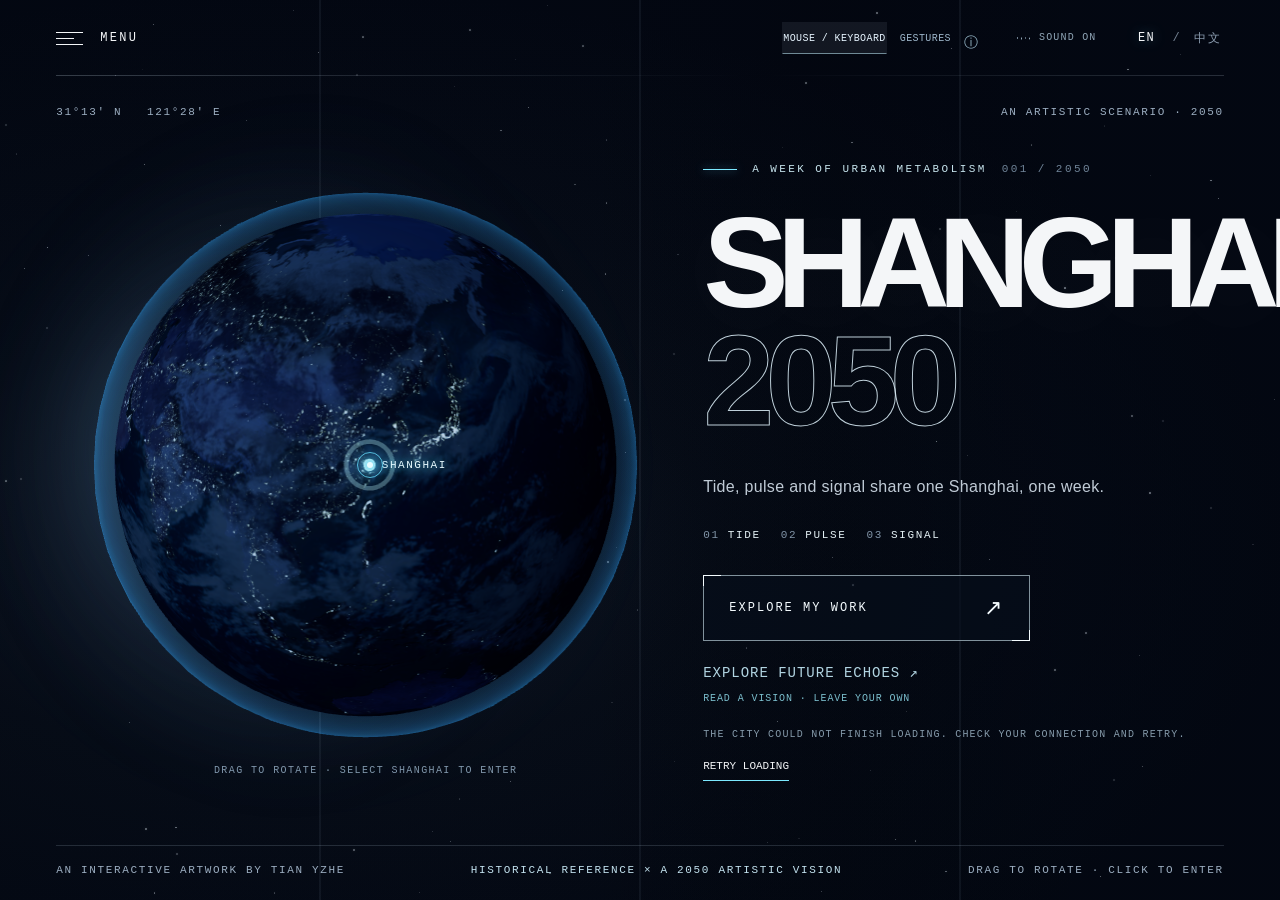
==== commit 5ed46c0d: "Fix city loading feedback, mobile landmarks and media playback" ====
--- a/index.html
+++ b/index.html
@@ -2,7 +2,7 @@
 <html lang="en">
 <head>
   <meta charset="utf-8"><meta name="viewport" content="width=device-width,initial-scale=1">
-  <meta name="theme-color" content="#030615"><meta name="artwork-id" content="shanghai-2050"><meta name="artwork-build" content="20261102-bund-shore"><title>SHANGHAI 2050 · TIDE / PULSE / SIGNAL</title>
+  <meta name="theme-color" content="#030615"><meta name="artwork-id" content="shanghai-2050"><meta name="artwork-build" content="20261105-stability"><title>SHANGHAI 2050 · TIDE / PULSE / SIGNAL</title>
   <meta name="description" content="Shanghai 2050: an interactive, speculative portrait of the city's environmental rhythms, human life and digital signals.">
   <link rel="icon" type="image/svg+xml" href="data:image/svg+xml,%3Csvg xmlns='http://www.w3.org/2000/svg' viewBox='0 0 32 32'%3E%3Crect width='32' height='32' fill='%23030615'/%3E%3Cpath d='M4 23L11 9L16 20L23 5L28 23' fill='none' stroke='%235de6ff' stroke-width='2'/%3E%3C/svg%3E">
   <link rel="stylesheet" href="./style.css">
@@ -10,8 +10,8 @@
   <link rel="stylesheet" href="./echoes.css">
   <link rel="stylesheet" href="./echoes-gallery.css">
   <link rel="stylesheet" href="./echoes-cards.css">
-  <link rel="stylesheet" href="./week/week.css">
-  <link rel="stylesheet" href="./week/landmark-media.css">
+  <link rel="stylesheet" href="./week/week.css?v=20261105-stability">
+  <link rel="stylesheet" href="./week/landmark-media.css?v=20261105-stability">
   <script type="importmap">{"imports":{"three":"./vendor/three.module.js"}}</script>
 </head>
 <body data-mode="culture" data-view="landing">
@@ -28,7 +28,7 @@
       <div class="landing-copy"><aside class="echo-preview" aria-label="Future Echoes preview">
       <button class="echo-preview-heading" type="button" data-echo-open aria-haspopup="dialog" aria-controls="echo-dialog"><span>FUTURE ECHOES</span><span class="echo-preview-caption" data-echo-copy="previewCaption">A SHARED IMAGINATION</span><span aria-hidden="true">↗</span></button>
       <div class="echo-preview-cards" id="echo-preview-cards"></div>
-    </aside><p class="landing-kicker"><span class="kicker-line"></span><span data-i18n="landingKicker">A WEEK OF URBAN METABOLISM</span><span>001 / 2050</span></p><h1>SHANGHAI<span>2050</span></h1><p class="landing-subtitle" data-i18n="landingSubtitle">Tide, pulse and signal share one Shanghai, one week.</p><div class="landing-themes" aria-label="The three layers"><span>01 <b>TIDE</b></span><span>02 <b>PULSE</b></span><span>03 <b>SIGNAL</b></span></div><button type="button" id="explore-button" class="explore-button"><span data-i18n="explore">EXPLORE MY WORK</span><span class="arrow" aria-hidden="true">↗</span></button><p id="landing-load" class="landing-load" role="status" data-i18n="preparing">PREPARING THE CITY EXPERIENCE…</p></div>
+    </aside><p class="landing-kicker"><span class="kicker-line"></span><span data-i18n="landingKicker">A WEEK OF URBAN METABOLISM</span><span>001 / 2050</span></p><h1>SHANGHAI<span>2050</span></h1><p class="landing-subtitle" data-i18n="landingSubtitle">Tide, pulse and signal share one Shanghai, one week.</p><div class="landing-themes" aria-label="The three layers"><span>01 <b>TIDE</b></span><span>02 <b>PULSE</b></span><span>03 <b>SIGNAL</b></span></div><button type="button" id="explore-button" class="explore-button"><span data-i18n="explore">EXPLORE MY WORK</span><span class="arrow" aria-hidden="true">↗</span></button><p id="landing-load" class="landing-load" role="status">PREPARING THE CITY EXPERIENCE…</p><button type="button" id="landing-retry" class="landing-retry" hidden onclick="location.reload()">RETRY LOADING</button></div>
     </div>
     <div class="landing-bottomline"><span data-i18n="artistLine">AN INTERACTIVE ARTWORK BY TIAN YZHE</span><span data-i18n="scenarioLine">HISTORICAL REFERENCE × A 2050 ARTISTIC VISION</span><span data-i18n="landingActions">DRAG TO ROTATE · CLICK TO ENTER</span></div>
   </section>
@@ -92,10 +92,72 @@
   </dialog>
   <dialog id="about-dialog"><button class="dialog-close" aria-label="关闭说明">CLOSE ×</button><p class="eyebrow">CONVERGENCE SH / SHANGHAI 2050</p><h1>上海，一周的城市代谢。</h1><p>一场雨如何牵动街区的往返，又如何进入城市的信息网络？《上海2050》把环境、人的活动与服务交换放在同一座三维上海中，让观看者沿着一周的时间，走近一座不断回应变化的城市。</p><div class="about-grid"><div><h2>三种彼此牵动的节律</h2><p><b>潮 TIDE</b>　风与湿度形成线海，雨丝随参考周天气落下。<br><b>脉 PULSE</b>　道路热力与活动光点展现往返、聚集与消散。<br><b>讯 SIGNAL</b>　冰紫蓝服务与橙金公众内容，在不同片区之间汇聚、等待和传递。</p></div><div><h2>走进同一座上海</h2><p>拖动旋转，滚轮围绕鼠标指向平滑缩放，右键拖动平移。缩到最远会回到以市中心为中心的总览。点击左侧按钮或按1 / 2 / 3，独立开关、叠加三层。</p><p>点击地标名称或选择定位菜单，拉近镜头、阅读地点故事，并在建筑旁观看短片或图片。短片可暂停、重播或关闭；播放时只保留视频声音，暂停、结束或关闭后恢复网页原有声音设置。底部时间轴默认自动循环推演；拖动时间轴或选择星期不会自动暂停，点击暂停键可定格比较，再次点击继续。</p></div></div><section class="interaction-setting" aria-labelledby="interaction-heading"><h2 id="interaction-heading">观看提示</h2><label><input id="zoom-layers" type="checkbox" hidden disabled aria-describedby="zoom-description"><span>镜头自由探索，三层独立叠加</span></label><p id="zoom-description">银白地标属于城市底图，关闭三层也会保留。温度与相对湿度曲线对应整周历史参考；“数据与映射”解释每一种变化的依据。</p></section><p class="credit">天气采用2025.06.02—08的ERA5历史参考；交通与信息流是公开资料约束下的2050艺术情景。地标形态与显示比例经过艺术处理。这里展示可追溯的参考和可感知的推演，不把未来愿景当作实测结果。</p><p class="credit"><a href="./data-notes.html?lang=zh" target="_blank" rel="noopener noreferrer">数据与艺术映射 ↗</a>　/　<a href="https://www.openstreetmap.org/copyright" target="_blank" rel="noopener noreferrer">© OpenStreetMap contributors · ODbL</a></p></dialog>
   <dialog id="place-dialog"><button class="dialog-close" aria-label="关闭地标">CLOSE ×</button><p class="eyebrow" id="place-coord"></p><h1 id="place-name"></h1><p id="place-description"></p><p class="credit">现有地标 · 形体艺术化表达</p></dialog>
+  <script id="artwork-boot">
+/* A dependency-free loading/error surface also survives a failed module graph. */
+(()=>{
+ const label=document.getElementById('landing-load'),retry=document.getElementById('landing-retry');
+ let stage='loading',detail=null,ready=false,failed=false,slow=false,slowTimer=null,progressTimer=null;
+ let entryOwnerReady=false,earlyEntry=false;
+ const zh=()=>document.documentElement.lang.startsWith('zh');
+ const say=(a,b)=>zh()?a:b;
+ function render(){
+  if(!label)return;
+  if(ready){label.hidden=true;if(retry)retry.hidden=true;return;}
+  label.hidden=false;
+  if(failed){
+   label.textContent=say('城市暂时未能加载完成，请检查网络后重试。','THE CITY COULD NOT FINISH LOADING. CHECK YOUR CONNECTION AND RETRY.');
+   if(retry){retry.hidden=false;retry.textContent=say('重新加载作品','RETRY LOADING');}
+   return;
+  }
+  if(retry){retry.hidden=!slow;if(slow)retry.textContent=say('加载较慢？重新尝试','LOADING SLOWLY? RETRY');}
+  if(stage==='preparing')label.textContent=say('城市数据已就绪，正在绘制上海…','CITY DATA READY · DRAWING SHANGHAI…');
+  else if(detail?.totalBytes){
+   const mb=n=>(n/1000000).toFixed(1);
+   label.textContent=say(`正在加载城市 · ${mb(detail.receivedBytes)} / ${mb(detail.totalBytes)} MB · ${detail.completed}/${detail.total}`,`LOADING THE CITY · ${mb(detail.receivedBytes)} / ${mb(detail.totalBytes)} MB · ${detail.completed}/${detail.total}`);
+  }else label.textContent=say('正在准备城市体验…','PREPARING THE CITY EXPERIENCE…');
+ }
+ function fail(error){
+  if(ready||failed)return;failed=true;clearTimeout(slowTimer);clearTimeout(progressTimer);
+  console.error('Shanghai 2050 could not start:',error?.message??error);
+  document.getElementById('explore-button')?.removeAttribute('aria-busy');
+  document.getElementById('globe-marker')?.removeAttribute('aria-busy');
+  render();
+  window.dispatchEvent(new CustomEvent('sh2050:load-failed',{detail:{message:error?.message??String(error)}}));
+ }
+ window.SH2050_BOOT={
+  progress(value){if(failed||ready)return;detail=value;if(!progressTimer)progressTimer=setTimeout(()=>{progressTimer=null;render();},100);},
+  phase(value){if(failed||ready)return;stage=value;render();},
+  fail,
+  ready(){ready=true;clearTimeout(slowTimer);clearTimeout(progressTimer);render();},
+  consumeEntryIntent(){entryOwnerReady=true;const requested=earlyEntry&&!failed;earlyEntry=false;return requested;},
+  get failed(){return failed;},
+ };
+ // Preserve a click made while the navigation module is still downloading.
+ // Once site.js owns the buttons, their ordinary handlers remain the sole entry path.
+ window.addEventListener('click',event=>{
+  if(entryOwnerReady||failed||!event.target?.closest?.('#explore-button,#globe-marker'))return;
+  earlyEntry=true;
+  document.getElementById('explore-button')?.setAttribute('aria-busy','true');
+  document.getElementById('globe-marker')?.setAttribute('aria-busy','true');
+ },true);
+ // Module script errors include failed imports, before app.mjs can enter its try/catch.
+ window.addEventListener('error',event=>{
+  const target=event.target;
+  if(target?.tagName==='SCRIPT'&&target.hasAttribute('data-city-critical'))fail(new Error('A required artwork module could not load.'));
+ },true);
+ window.addEventListener('sh2050:error',event=>fail(event.detail??new Error('City initialization failed.')));
+ window.addEventListener('sh2050:ready',()=>window.SH2050_BOOT.ready());
+ window.addEventListener('sh2050:language',render);
+ // If even the first module request stalls, the visitor has an explicit exit from waiting.
+ slowTimer=setTimeout(()=>{if(!ready&&!failed){slow=true;render();}},45000);
+ render();
+})();
+</script>
+  <script type="module" src="./week/interaction-bootstrap.mjs?v=20261105-stability"></script>
   <script type="module" src="./sound.js"></script>
-  <script type="module" src="./week/app.mjs"></script>
+  <script type="module" src="./week/app.mjs?v=20261105-stability" data-city-critical></script>
   <script type="module" src="./globe.js"></script>
-  <script type="module" src="./site.js"></script>
+  <script type="module" src="./site.js?v=20261105-stability" data-city-critical></script>
   <script type="module" src="./echoes.js"></script>
 </body></html>
 
--- a/week/week.css
+++ b/week/week.css
@@ -83,3 +83,5 @@
 @media(max-width:700px){body[data-week].place-focused .week-story{max-height:225px;margin:10px 3px}body[data-week].place-focused #words p{font-size:11px;line-height:1.7}body[data-week].place-focused .headlines{margin-top:12px}}
 @media(max-width:700px){body[data-week] .identity{gap:8px}body[data-week] .identity .week-edition{font-size:8px;padding-left:8px;letter-spacing:1px}body[data-week] .identity .week-edition b{font-size:9px;letter-spacing:3px}body[data-week] .wordmark{font-size:18px}body[data-week] .city-mark{font-size:31px}}
 @media(max-width:700px){#place-select{top:46px;right:0;width:140px}body[data-week] .data-panel{background:transparent!important}}
+/* The week layout already chooses labels that fit around the controls on phones. */
+@media(max-width:650px){body[data-week] .landmark:not([hidden]){display:block}body[data-week] .landmark[hidden]{display:none}}
--- a/week/landmark-media.css
+++ b/week/landmark-media.css
@@ -12,8 +12,9 @@
 #landmark-media .landmark-media-stage{position:relative;width:100%;aspect-ratio:16/9;overflow:hidden;background:#02070c}
 #landmark-media video,#landmark-media img{position:absolute;inset:0;display:block;width:100%;height:100%;margin:0;object-fit:contain;border:0;user-select:none}
 #landmark-media video{background:#02070c}
+#landmark-media img{z-index:1}
 #landmark-media .landmark-media-replay{position:absolute;z-index:2;left:8px;bottom:8px;min-width:26px;min-height:26px;padding:4px 8px;color:#e5f3fa;background:#020b15b8;border:1px solid #b5d7e53d;font-size:10px;letter-spacing:.03em}
-#landmark-media .landmark-media-status{position:absolute;z-index:2;inset:auto 8px 8px;margin:0;font-size:10px;line-height:1.5;color:#c9dce7;pointer-events:none}
+#landmark-media .landmark-media-status{position:absolute;z-index:2;inset:auto 8px 42px;margin:0;padding:4px 6px;width:fit-content;max-width:calc(100% - 16px);background:#020b15b8;font-size:10px;line-height:1.5;color:#c9dce7;pointer-events:none}
 #landmark-media-connector{position:fixed;inset:0;z-index:7;width:100%;height:100%;overflow:visible;pointer-events:none}
 #landmark-media-connector line,#landmark-media-connector path{fill:none;stroke:#b5e5f787;stroke-width:1;vector-effect:non-scaling-stroke}
 #landmark-media-connector circle{fill:#d9f2ff;opacity:.8}
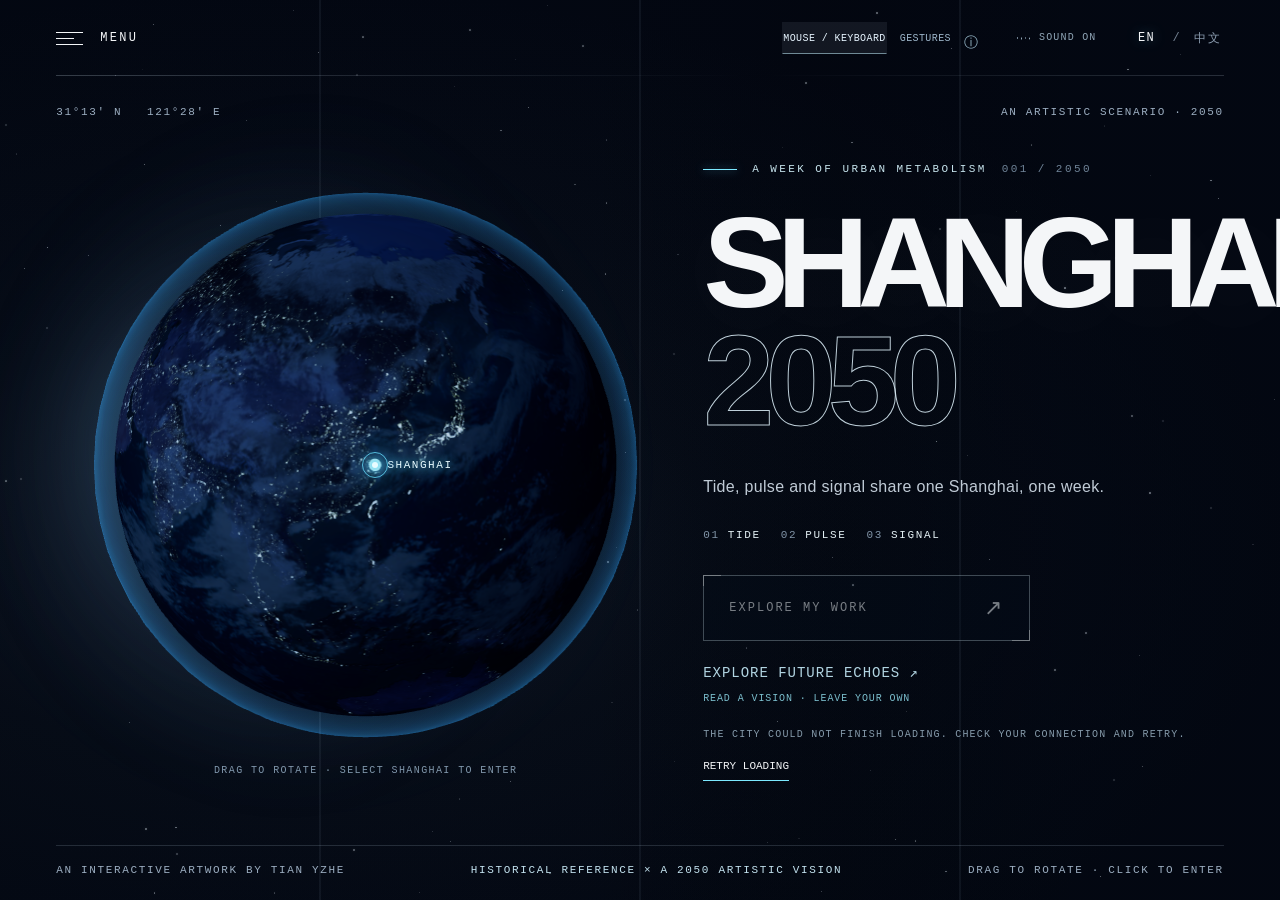
==== commit ec221a6b: "Recover card submissions on slow connections and preserve saved cards" ====
--- a/index.html
+++ b/index.html
@@ -2,7 +2,7 @@
 <html lang="en">
 <head>
   <meta charset="utf-8"><meta name="viewport" content="width=device-width,initial-scale=1">
-  <meta name="theme-color" content="#030615"><meta name="artwork-id" content="shanghai-2050"><meta name="artwork-build" content="20261105-stability"><title>SHANGHAI 2050 · TIDE / PULSE / SIGNAL</title>
+  <meta name="theme-color" content="#030615"><meta name="artwork-id" content="shanghai-2050"><meta name="artwork-build" content="20261106-echoes-submission"><title>SHANGHAI 2050 · TIDE / PULSE / SIGNAL</title>
   <meta name="description" content="Shanghai 2050: an interactive, speculative portrait of the city's environmental rhythms, human life and digital signals.">
   <link rel="icon" type="image/svg+xml" href="data:image/svg+xml,%3Csvg xmlns='http://www.w3.org/2000/svg' viewBox='0 0 32 32'%3E%3Crect width='32' height='32' fill='%23030615'/%3E%3Cpath d='M4 23L11 9L16 20L23 5L28 23' fill='none' stroke='%235de6ff' stroke-width='2'/%3E%3C/svg%3E">
   <link rel="stylesheet" href="./style.css">
@@ -158,6 +158,6 @@
   <script type="module" src="./week/app.mjs?v=20261105-stability" data-city-critical></script>
   <script type="module" src="./globe.js"></script>
   <script type="module" src="./site.js?v=20261105-stability" data-city-critical></script>
-  <script type="module" src="./echoes.js"></script>
+  <script type="module" src="./echoes.js?v=20261106-echoes-submission"></script>
 </body></html>
 
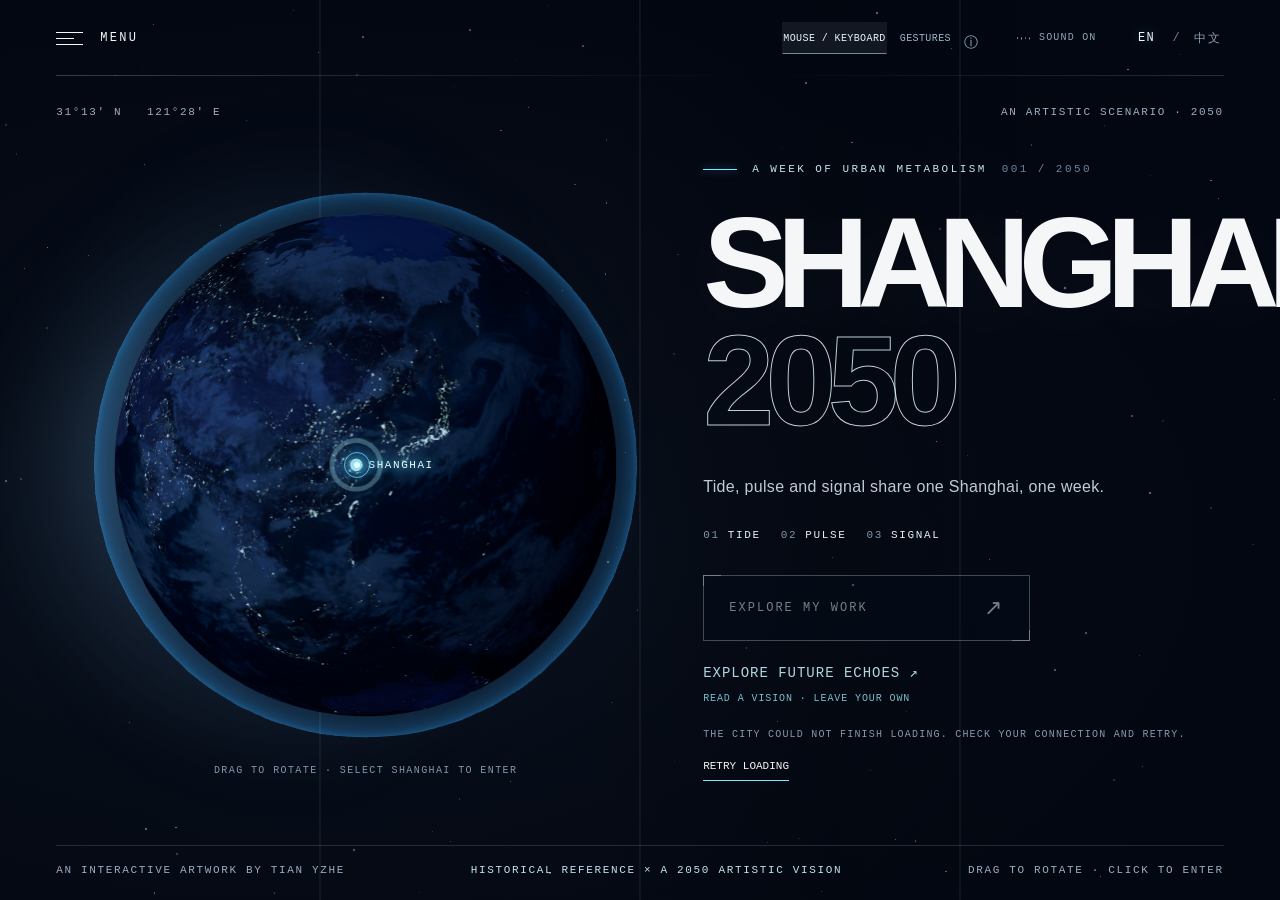
==== commit 302967af: "Reduce landmark video bandwidth and retain playback buffers" ====
--- a/index.html
+++ b/index.html
@@ -2,7 +2,7 @@
 <html lang="en">
 <head>
   <meta charset="utf-8"><meta name="viewport" content="width=device-width,initial-scale=1">
-  <meta name="theme-color" content="#030615"><meta name="artwork-id" content="shanghai-2050"><meta name="artwork-build" content="20261106-echoes-submission"><title>SHANGHAI 2050 · TIDE / PULSE / SIGNAL</title>
+  <meta name="theme-color" content="#030615"><meta name="artwork-id" content="shanghai-2050"><meta name="artwork-build" content="20261118-media"><title>SHANGHAI 2050 · TIDE / PULSE / SIGNAL</title>
   <meta name="description" content="Shanghai 2050: an interactive, speculative portrait of the city's environmental rhythms, human life and digital signals.">
   <link rel="icon" type="image/svg+xml" href="data:image/svg+xml,%3Csvg xmlns='http://www.w3.org/2000/svg' viewBox='0 0 32 32'%3E%3Crect width='32' height='32' fill='%23030615'/%3E%3Cpath d='M4 23L11 9L16 20L23 5L28 23' fill='none' stroke='%235de6ff' stroke-width='2'/%3E%3C/svg%3E">
   <link rel="stylesheet" href="./style.css">
@@ -155,7 +155,7 @@
 </script>
   <script type="module" src="./week/interaction-bootstrap.mjs?v=20261105-stability"></script>
   <script type="module" src="./sound.js"></script>
-  <script type="module" src="./week/app.mjs?v=20261105-stability" data-city-critical></script>
+  <script type="module" src="./week/app.mjs?v=20261118-media" data-city-critical></script>
   <script type="module" src="./globe.js"></script>
   <script type="module" src="./site.js?v=20261105-stability" data-city-critical></script>
   <script type="module" src="./echoes.js?v=20261106-echoes-submission"></script>
